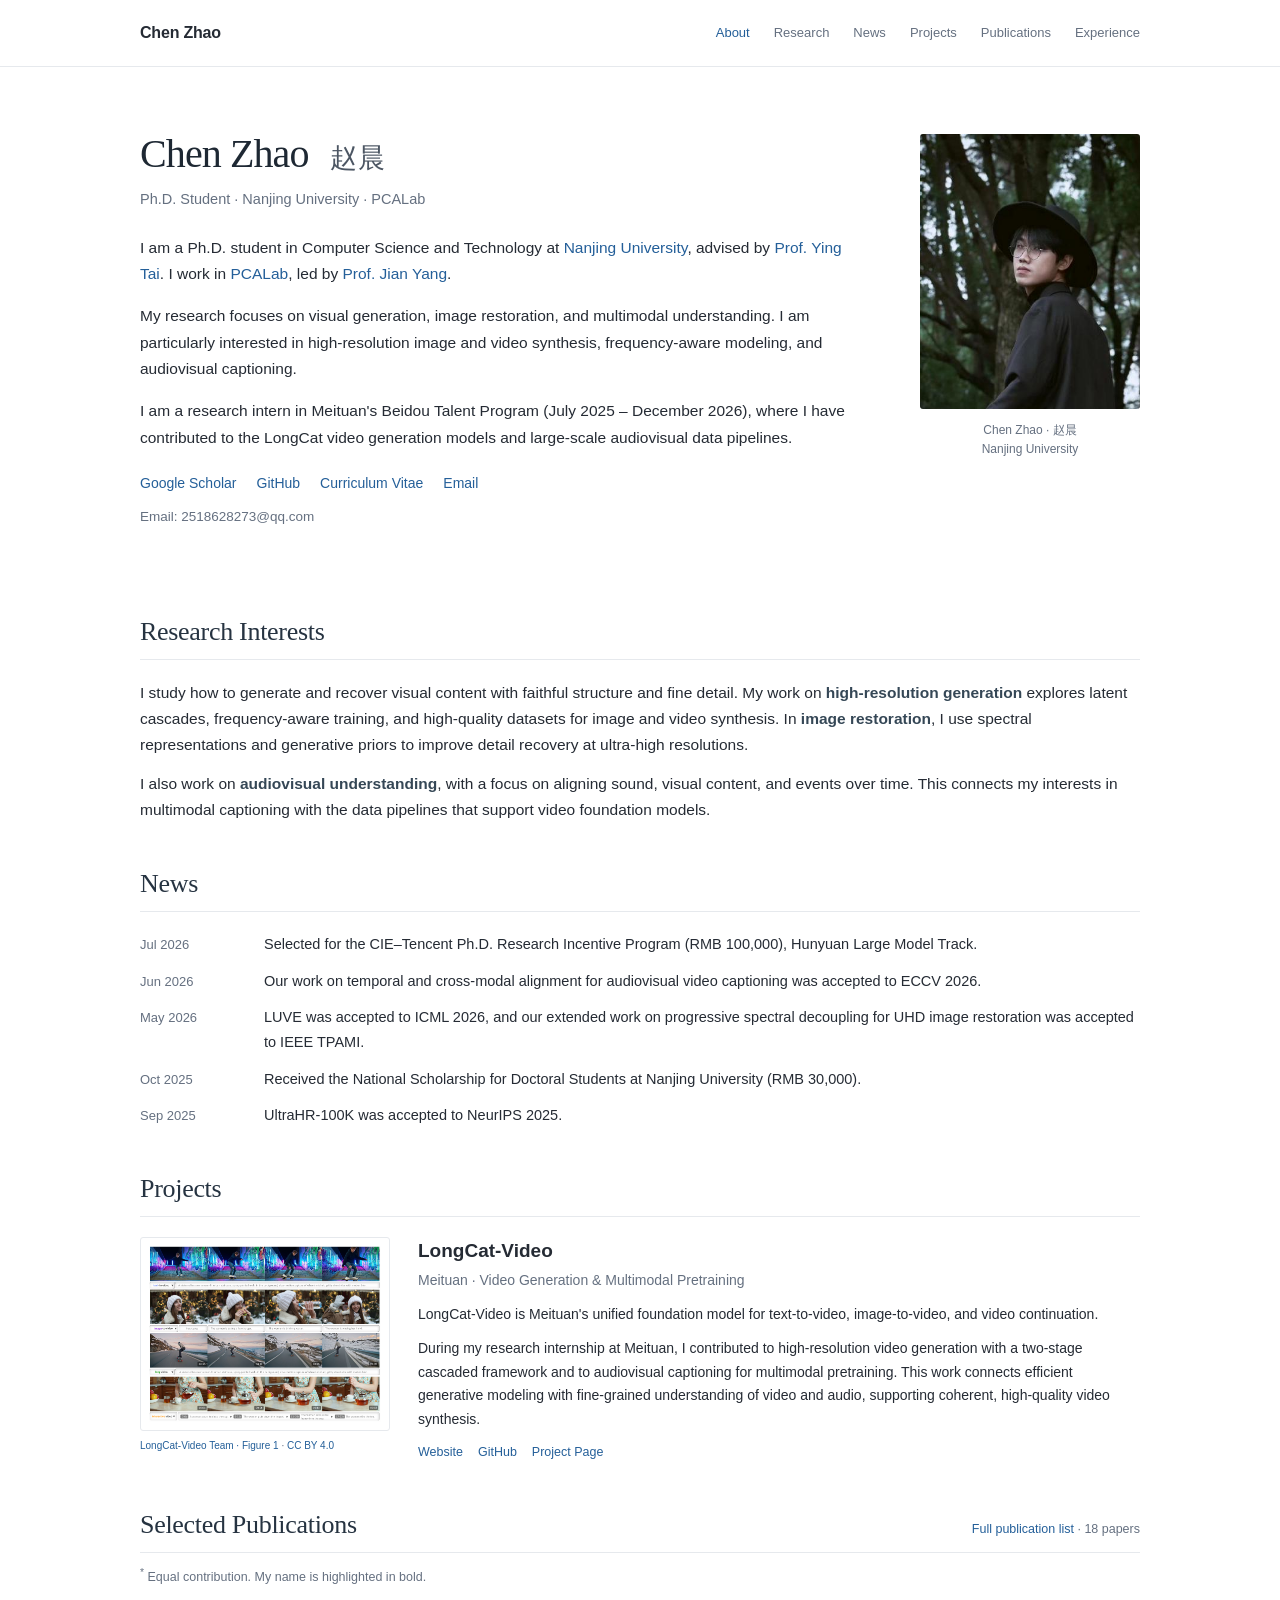
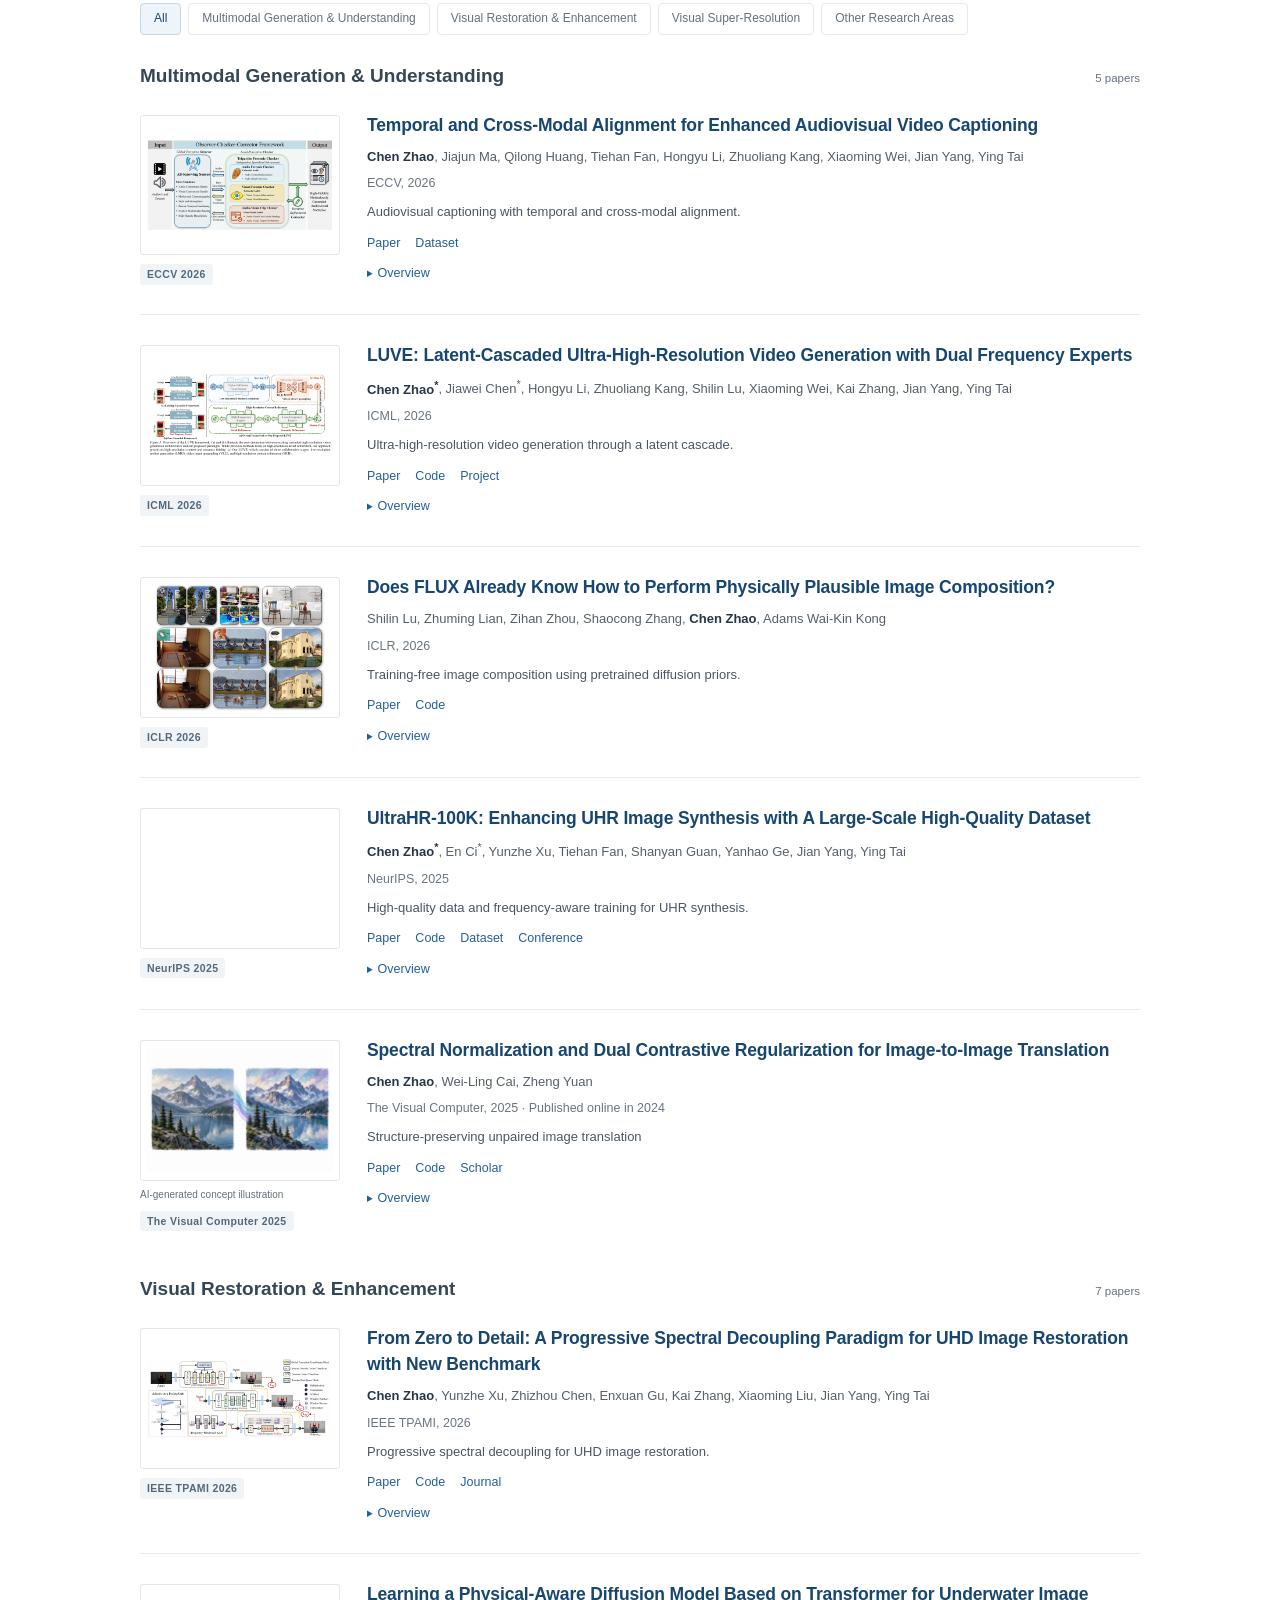
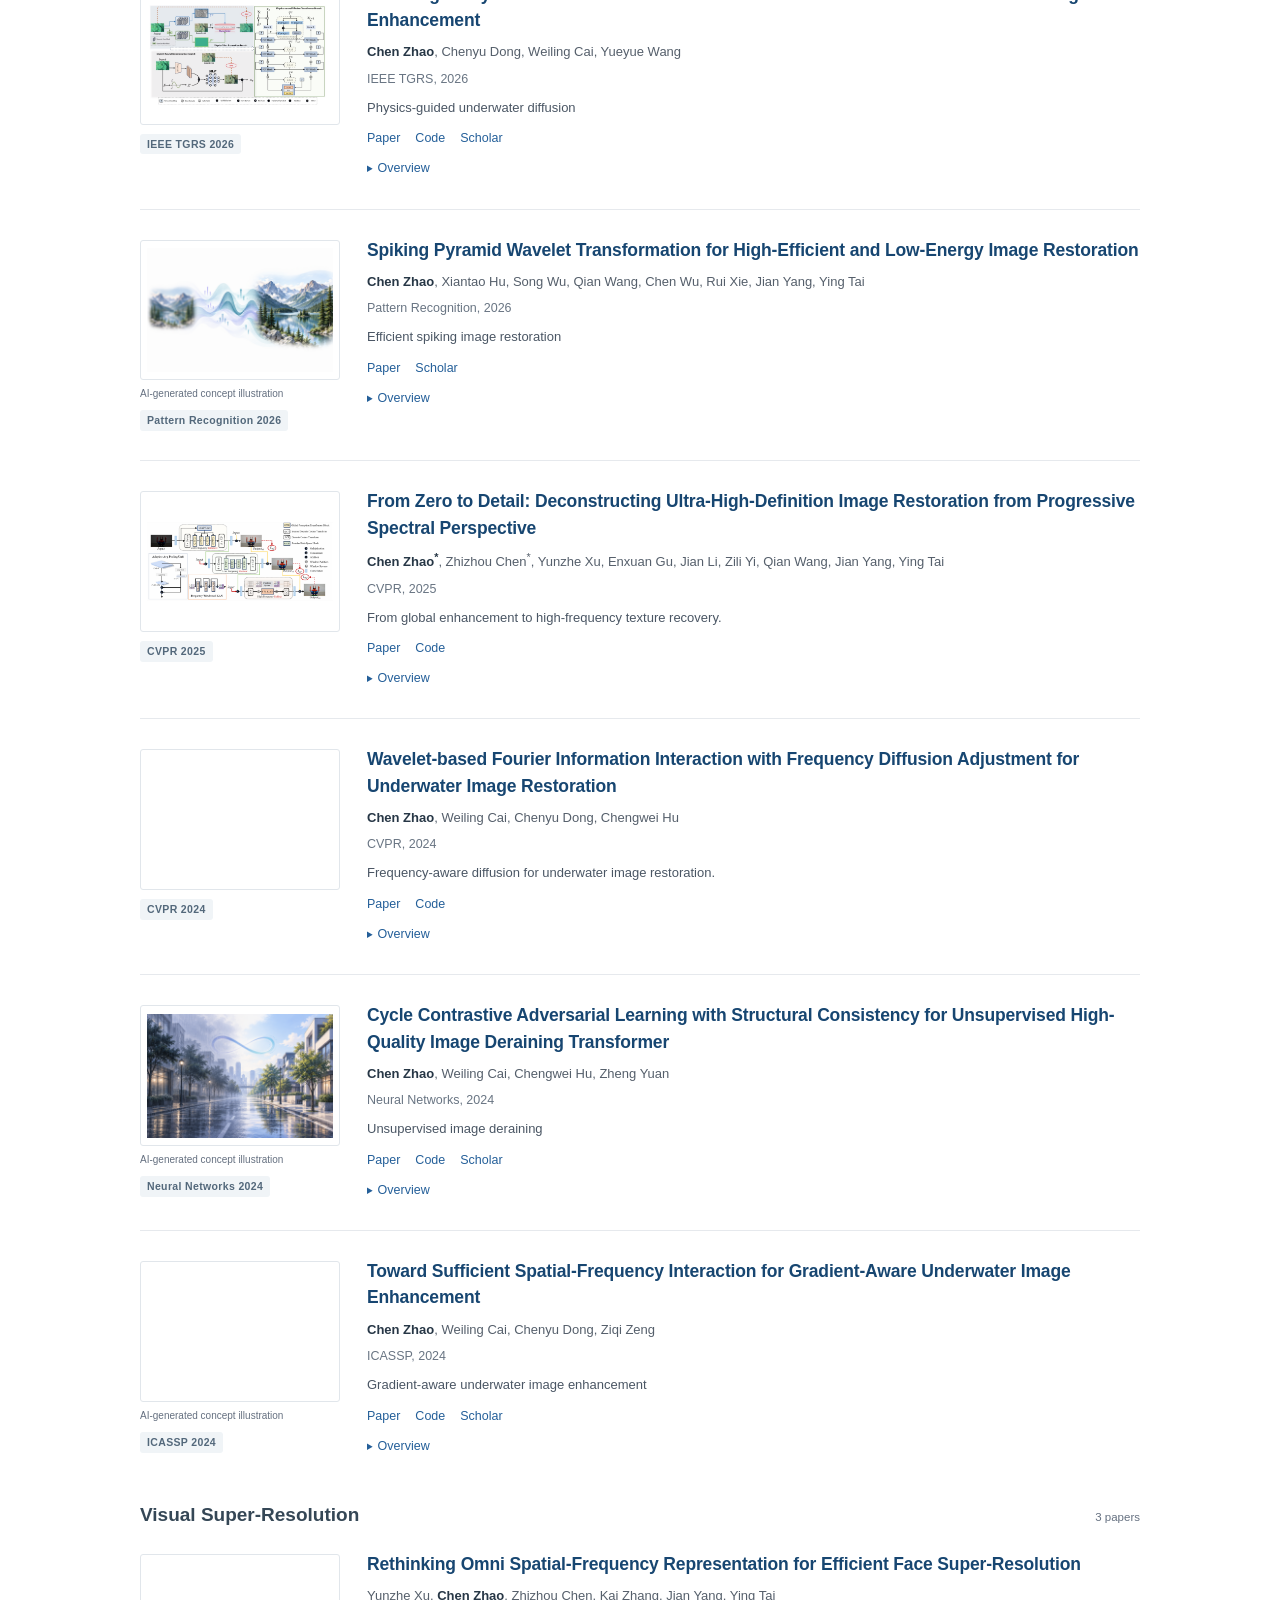
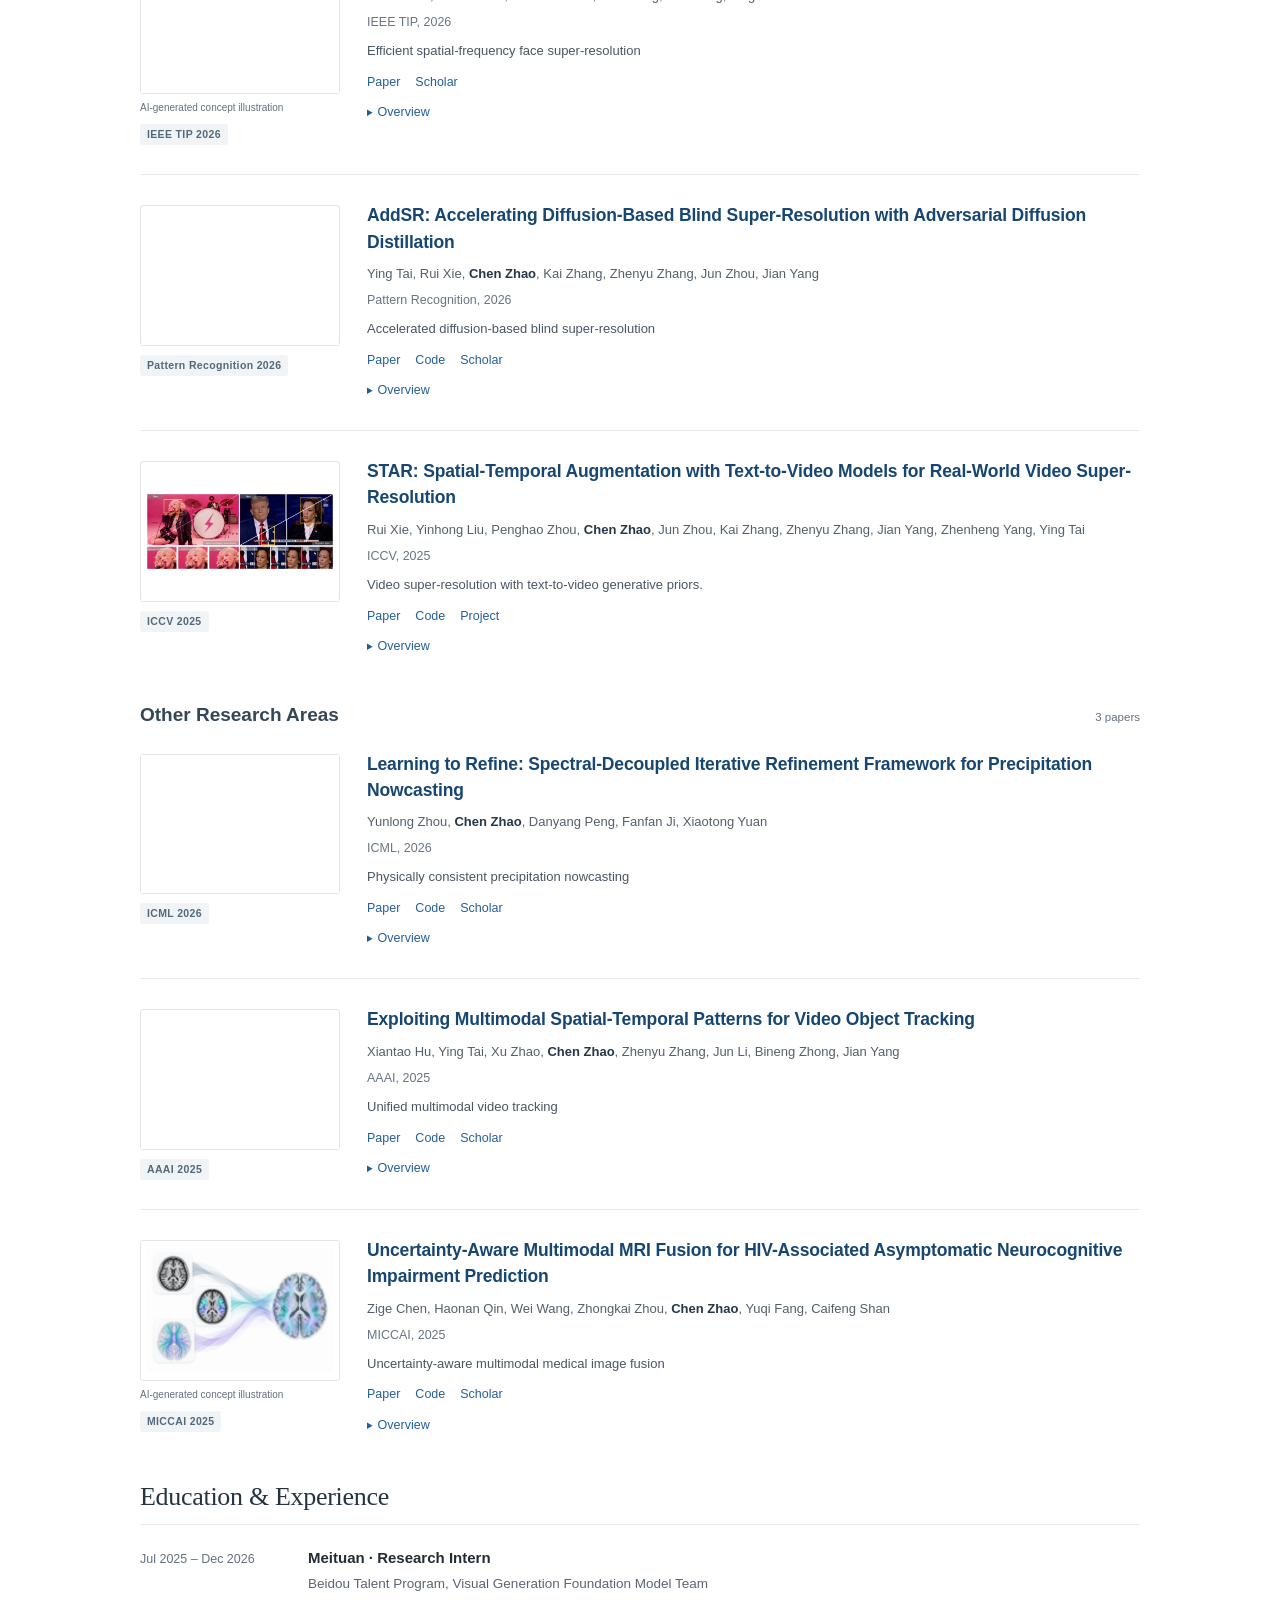
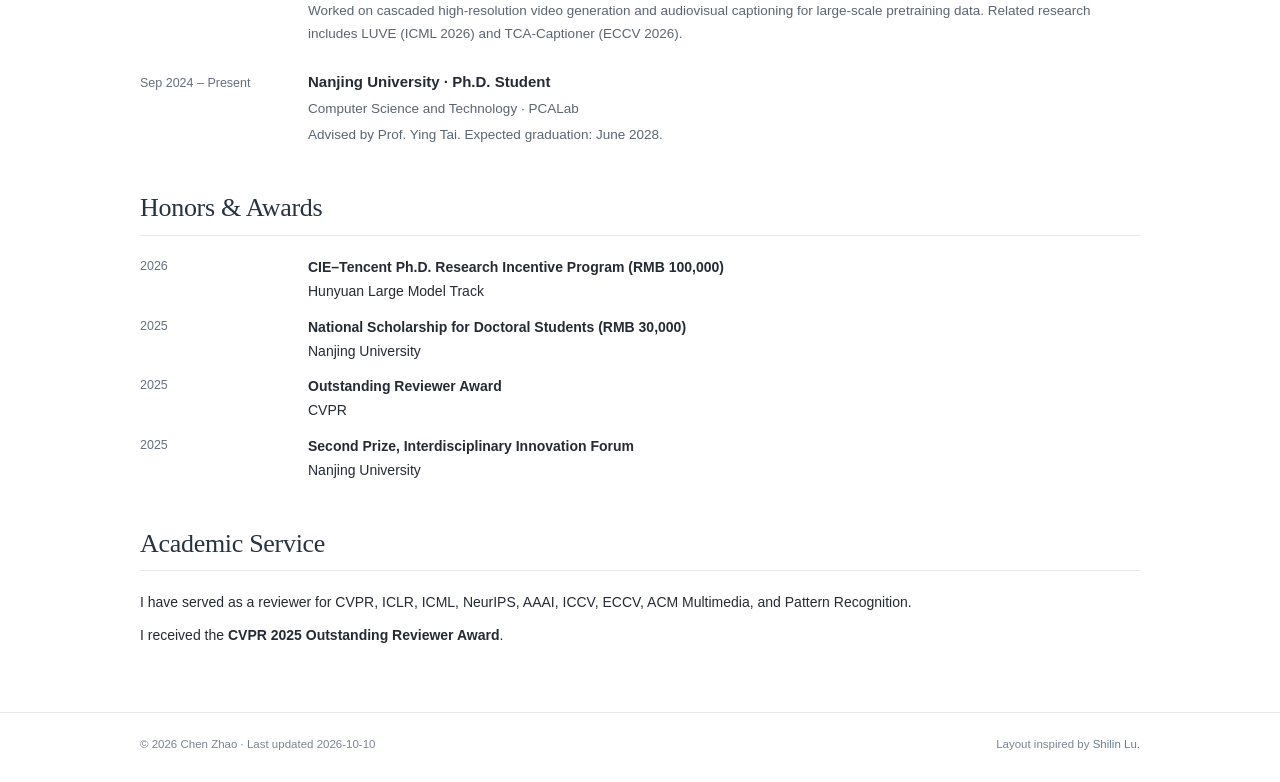
==== index.html @ c9ca3bc7 "Publish Chen Zhao academic homepage" ====
<!doctype html>
<html lang="en">
<head>
  <meta charset="utf-8">
  <meta name="viewport" content="width=device-width, initial-scale=1">
  <meta name="description" content="Chen Zhao is a Ph.D. student at Nanjing University researching high-resolution visual generation, image restoration, and audiovisual understanding.">
  <meta name="theme-color" content="#ffffff">
  <meta property="og:title" content="Chen Zhao · 赵晨 | Nanjing University">
  <meta property="og:description" content="Chen Zhao is a Ph.D. student at Nanjing University researching high-resolution visual generation, image restoration, and audiovisual understanding.">
  <meta property="og:type" content="website">
  <title>Chen Zhao · 赵晨 | Nanjing University</title>
  <link rel="icon" href="assets/favicon.svg" type="image/svg+xml">
  <link rel="stylesheet" href="styles.css">
  <script src="site.js" defer></script>
</head>
<body>
<a class="skip-link" href="#main">Skip to content</a>
<header class="site-header"><div class="header-inner"><a class="brand" href="#about">Chen Zhao</a>
<nav class="nav" aria-label="Main navigation"><a href="#about">About</a><a href="#research">Research</a><a href="#news">News</a><a href="#projects">Projects</a><a href="#publications">Publications</a><a href="#experience">Experience</a></nav></div></header>
<main class="container" id="main">
<section class="hero" id="about" aria-labelledby="name"><div class="hero-copy">
  <h1 id="name">Chen Zhao <span class="name-cn" lang="zh-CN">赵晨</span></h1>
  <p class="role">Ph.D. Student · Nanjing University · PCALab</p>
  <p class="bio">I am a Ph.D. student in Computer Science and Technology at
<a href="https://www.nju.edu.cn/" target="_blank" rel="noopener noreferrer">Nanjing University</a>, advised by
<a href="https://tyshiwo.github.io/" target="_blank" rel="noopener noreferrer">Prof. Ying Tai</a>.
I work in <a href="https://tyshiwo.github.io/group.html" target="_blank" rel="noopener noreferrer">PCALab</a>,
led by <a href="https://scholar.google.com/citations?user=6CIDtZQAAAAJ" target="_blank" rel="noopener noreferrer">Prof. Jian Yang</a>.</p>
<p class="bio">My research focuses on visual generation, image restoration, and multimodal understanding.
I am particularly interested in high-resolution image and video synthesis, frequency-aware modeling,
and audiovisual captioning.</p>
<p class="bio">I am a research intern in Meituan's Beidou Talent Program (July 2025 – December 2026),
where I have contributed to the LongCat video generation models and large-scale audiovisual data pipelines.</p>
  <div class="profile-links"><a href="https://scholar.google.com/citations?hl=en&amp;user=Uhp3JKgAAAAJ" target="_blank" rel="noopener noreferrer">Google Scholar</a><a href="https://github.com/ChenzhaoNju" target="_blank" rel="noopener noreferrer">GitHub</a><a href="cv.html">Curriculum Vitae</a><a href="mailto:2518628273@qq.com">Email</a></div>
  <p class="email">Email: <a href="mailto:2518628273@qq.com">2518628273@qq.com</a></p>
</div><figure class="portrait-card"><img class="portrait" src="assets/portrait.jpg" alt="Chen Zhao" width="220" height="275"><figcaption class="portrait-caption">Chen Zhao · 赵晨<br>Nanjing University</figcaption></figure></section>
<section class="research" id="research" aria-labelledby="research-title"><div class="section-heading"><h2 id="research-title">Research Interests</h2></div><div class="research-text"><p>I study how to generate and recover visual content with faithful structure and fine detail.
My work on <strong>high-resolution generation</strong> explores latent cascades, frequency-aware training,
and high-quality datasets for image and video synthesis. In <strong>image restoration</strong>,
I use spectral representations and generative priors to improve detail recovery at ultra-high resolutions.</p>
<p>I also work on <strong>audiovisual understanding</strong>, with a focus on aligning sound, visual content,
and events over time. This connects my interests in multimodal captioning with the data pipelines
that support video foundation models.</p></div></section>
<section class="news" id="news" aria-labelledby="news-title"><div class="section-heading"><h2 id="news-title">News</h2></div><div class="news-list"><div class="news-item"><time>Jul 2026</time><div>Selected for the CIE–Tencent Ph.D. Research Incentive Program (RMB 100,000), Hunyuan Large Model Track.</div></div>
<div class="news-item"><time>Jun 2026</time><div>Our work on temporal and cross-modal alignment for audiovisual video captioning was accepted to ECCV 2026.</div></div>
<div class="news-item"><time>May 2026</time><div>LUVE was accepted to ICML 2026, and our extended work on progressive spectral decoupling for UHD image restoration was accepted to IEEE TPAMI.</div></div>
<div class="news-item"><time>Oct 2025</time><div>Received the National Scholarship for Doctoral Students at Nanjing University (RMB 30,000).</div></div>
<div class="news-item"><time>Sep 2025</time><div>UltraHR-100K was accepted to NeurIPS 2025.</div></div></div></section>
<section class="projects" id="projects" aria-labelledby="projects-title"><div class="section-heading"><h2 id="projects-title">Projects</h2></div><div class="project-list"><article class="project-entry"><div class="project-visual"><a class="project-figure" href="https://github.com/meituan-longcat/LongCat-Video" target="_blank" rel="noopener noreferrer"><img src="assets/longcat.png" alt="LongCat-Video examples of text-to-video, image-to-video, long video, and interactive generation" loading="lazy" decoding="async"></a><p class="project-image-credit"><a href="https://arxiv.org/html/2510.22200v2" target="_blank" rel="noopener noreferrer">LongCat-Video Team · Figure 1</a> · <a href="https://creativecommons.org/licenses/by/4.0/" target="_blank" rel="noopener noreferrer">CC BY 4.0</a></p></div><div class="project-content"><h3>LongCat-Video</h3><p class="project-affiliation">Meituan · Video Generation &amp; Multimodal Pretraining</p><p>LongCat-Video is Meituan&#x27;s unified foundation model for text-to-video, image-to-video, and video continuation.</p><p>During my research internship at Meituan, I contributed to high-resolution video generation with a two-stage cascaded framework and to audiovisual captioning for multimodal pretraining. This work connects efficient generative modeling with fine-grained understanding of video and audio, supporting coherent, high-quality video synthesis.</p><div class="pub-links"><a href="https://www.longcatai.net/" target="_blank" rel="noopener noreferrer">Website</a>
<a href="https://github.com/meituan-longcat/LongCat-Video" target="_blank" rel="noopener noreferrer">GitHub</a>
<a href="https://meituan-longcat.github.io/LongCat-Video/" target="_blank" rel="noopener noreferrer">Project Page</a></div></div></article></div></section>
<section class="publications" id="publications" aria-labelledby="publications-title">
<div class="section-heading"><h2 id="publications-title">Selected Publications</h2><p class="section-meta"><a href="https://scholar.google.com/citations?hl=en&amp;user=Uhp3JKgAAAAJ" target="_blank" rel="noopener noreferrer">Full publication list</a> · <span id="publication-count" aria-live="polite">18 papers</span></p></div>
<p class="section-meta authorship-note"><sup>*</sup> Equal contribution. My name is highlighted in bold.</p>
<div class="filter-bar" role="group" aria-label="Filter publications by research area">
<button class="filter-button" data-filter="all" aria-pressed="true">All</button>
<button class="filter-button" data-filter="multimodal" aria-pressed="false">Multimodal Generation &amp; Understanding</button><button class="filter-button" data-filter="restoration" aria-pressed="false">Visual Restoration &amp; Enhancement</button><button class="filter-button" data-filter="super-resolution" aria-pressed="false">Visual Super-Resolution</button><button class="filter-button" data-filter="other" aria-pressed="false">Other Research Areas</button></div>
<div class="publication-groups"><div class="publication-group" data-category="multimodal" aria-labelledby="group-multimodal"><h3 class="publication-group-title" id="group-multimodal">Multimodal Generation &amp; Understanding<span class="group-count">5 papers</span></h3><div class="publication-list"><article class="publication" data-category="multimodal" id="paper-tca">
  <div class="pub-visual"><figure class="pub-figure"><a href="assets/tca.png" target="_blank" rel="noopener noreferrer" aria-label="Open research overview for Temporal and Cross-Modal Alignment for Enhanced Audiovisual Video Captioning"><img src="assets/tca.png" alt="Research overview for Temporal and Cross-Modal Alignment for Enhanced Audiovisual Video Captioning" loading="lazy" decoding="async"></a></figure><span class="venue-badge">ECCV 2026</span></div>
  <div class="pub-content">
    <h4><a href="https://arxiv.org/abs/2607.01667" target="_blank" rel="noopener noreferrer">Temporal and Cross-Modal Alignment for Enhanced Audiovisual Video Captioning</a></h4>
    <p class="authors"><strong>Chen Zhao</strong>, Jiajun Ma, Qilong Huang, Tiehan Fan, Hongyu Li, Zhuoliang Kang, Xiaoming Wei, Jian Yang, Ying Tai</p>
    <p class="pub-venue">ECCV, 2026</p>
    <p class="pub-summary">Audiovisual captioning with temporal and cross-modal alignment.</p>
    <div class="pub-links"><a href="https://arxiv.org/abs/2607.01667" target="_blank" rel="noopener noreferrer">Paper</a>
<a href="https://huggingface.co/datasets/26TCA/TCA-Bench" target="_blank" rel="noopener noreferrer">Dataset</a></div>
    <details class="abstract"><summary>Overview</summary><div><p>TCA-Captioner improves audiovisual captioning through iterative data refinement and a benchmark that evaluates audio-visual binding and temporal reasoning.</p></div></details>
  </div>
</article><article class="publication" data-category="multimodal" id="paper-luve">
  <div class="pub-visual"><figure class="pub-figure"><a href="assets/luve.png" target="_blank" rel="noopener noreferrer" aria-label="Open research overview for LUVE: Latent-Cascaded Ultra-High-Resolution Video Generation with Dual Frequency Experts"><img src="assets/luve.png" alt="Research overview for LUVE: Latent-Cascaded Ultra-High-Resolution Video Generation with Dual Frequency Experts" loading="lazy" decoding="async"></a></figure><span class="venue-badge">ICML 2026</span></div>
  <div class="pub-content">
    <h4><a href="https://arxiv.org/abs/2602.11564" target="_blank" rel="noopener noreferrer">LUVE: Latent-Cascaded Ultra-High-Resolution Video Generation with Dual Frequency Experts</a></h4>
    <p class="authors"><strong>Chen Zhao<sup>*</sup></strong>, Jiawei Chen<sup>*</sup>, Hongyu Li, Zhuoliang Kang, Shilin Lu, Xiaoming Wei, Kai Zhang, Jian Yang, Ying Tai</p>
    <p class="pub-venue">ICML, 2026</p>
    <p class="pub-summary">Ultra-high-resolution video generation through a latent cascade.</p>
    <div class="pub-links"><a href="https://arxiv.org/abs/2602.11564" target="_blank" rel="noopener noreferrer">Paper</a>
<a href="https://github.com/NJU-PCALab/LUVE" target="_blank" rel="noopener noreferrer">Code</a>
<a href="https://unicornanrocinu.github.io/LUVE_web/" target="_blank" rel="noopener noreferrer">Project</a></div>
    <details class="abstract"><summary>Overview</summary><div><p>LUVE combines motion generation, latent upsampling, and dual frequency experts to generate ultra-high-resolution videos with coherent motion and fine detail.</p></div></details>
  </div>
</article><article class="publication" data-category="multimodal" id="paper-shine">
  <div class="pub-visual"><figure class="pub-figure"><a href="assets/shine.png" target="_blank" rel="noopener noreferrer" aria-label="Open research overview for Does FLUX Already Know How to Perform Physically Plausible Image Composition?"><img src="assets/shine.png" alt="Research overview for Does FLUX Already Know How to Perform Physically Plausible Image Composition?" loading="lazy" decoding="async"></a></figure><span class="venue-badge">ICLR 2026</span></div>
  <div class="pub-content">
    <h4><a href="https://arxiv.org/abs/2509.21278" target="_blank" rel="noopener noreferrer">Does FLUX Already Know How to Perform Physically Plausible Image Composition?</a></h4>
    <p class="authors">Shilin Lu, Zhuming Lian, Zihan Zhou, Shaocong Zhang, <strong>Chen Zhao</strong>, Adams Wai-Kin Kong</p>
    <p class="pub-venue">ICLR, 2026</p>
    <p class="pub-summary">Training-free image composition using pretrained diffusion priors.</p>
    <div class="pub-links"><a href="https://arxiv.org/abs/2509.21278" target="_blank" rel="noopener noreferrer">Paper</a>
<a href="https://github.com/ZhumingLian/SHINE" target="_blank" rel="noopener noreferrer">Code</a></div>
    <details class="abstract"><summary>Overview</summary><div><p>SHINE adapts pretrained diffusion priors for training-free image composition and introduces ComplexCompo to assess challenging lighting and reflection conditions.</p></div></details>
  </div>
</article><article class="publication" data-category="multimodal" id="paper-ultrahr">
  <div class="pub-visual"><figure class="pub-figure"><a href="assets/ultrahr.png" target="_blank" rel="noopener noreferrer" aria-label="Open research overview for UltraHR-100K: Enhancing UHR Image Synthesis with A Large-Scale High-Quality Dataset"><img src="assets/ultrahr.png" alt="Research overview for UltraHR-100K: Enhancing UHR Image Synthesis with A Large-Scale High-Quality Dataset" loading="lazy" decoding="async"></a></figure><span class="venue-badge">NeurIPS 2025</span></div>
  <div class="pub-content">
    <h4><a href="https://arxiv.org/abs/2510.20661" target="_blank" rel="noopener noreferrer">UltraHR-100K: Enhancing UHR Image Synthesis with A Large-Scale High-Quality Dataset</a></h4>
    <p class="authors"><strong>Chen Zhao<sup>*</sup></strong>, En Ci<sup>*</sup>, Yunzhe Xu, Tiehan Fan, Shanyan Guan, Yanhao Ge, Jian Yang, Ying Tai</p>
    <p class="pub-venue">NeurIPS, 2025</p>
    <p class="pub-summary">High-quality data and frequency-aware training for UHR synthesis.</p>
    <div class="pub-links"><a href="https://arxiv.org/abs/2510.20661" target="_blank" rel="noopener noreferrer">Paper</a>
<a href="https://github.com/NJU-PCALab/UltraHR-100k" target="_blank" rel="noopener noreferrer">Code</a>
<a href="https://huggingface.co/datasets/zhihefang/UltraHR-100K" target="_blank" rel="noopener noreferrer">Dataset</a>
<a href="https://neurips.cc/virtual/2025/loc/san-diego/poster/118549" target="_blank" rel="noopener noreferrer">Conference</a></div>
    <details class="abstract"><summary>Overview</summary><div><p>UltraHR-100K introduces a curated ultra-high-resolution image dataset and frequency-aware post-training to improve fine-detail synthesis in text-to-image diffusion models.</p></div></details>
  </div>
</article><article class="publication" data-category="multimodal" id="paper-sn-dcr">
  <div class="pub-visual"><figure class="pub-figure"><a href="assets/sn-dcr-concept.png" target="_blank" rel="noopener noreferrer" aria-label="Open ai-generated concept illustration for Spectral Normalization and Dual Contrastive Regularization for Image-to-Image Translation"><img src="assets/sn-dcr-concept.png" alt="AI-generated concept illustration for Spectral Normalization and Dual Contrastive Regularization for Image-to-Image Translation" loading="lazy" decoding="async"></a></figure><p class="pub-image-caption">AI-generated concept illustration</p><span class="venue-badge">The Visual Computer 2025</span></div>
  <div class="pub-content">
    <h4><a href="https://doi.org/10.1007/s00371-024-03314-5" target="_blank" rel="noopener noreferrer">Spectral Normalization and Dual Contrastive Regularization for Image-to-Image Translation</a></h4>
    <p class="authors"><strong>Chen Zhao</strong>, Wei-Ling Cai, Zheng Yuan</p>
    <p class="pub-venue">The Visual Computer, 2025 · Published online in 2024</p>
    <p class="pub-summary">Structure-preserving unpaired image translation</p>
    <div class="pub-links"><a href="https://doi.org/10.1007/s00371-024-03314-5" target="_blank" rel="noopener noreferrer">Paper</a>
<a href="https://github.com/ChenzhaoNju/SN-DCR" target="_blank" rel="noopener noreferrer">Code</a>
<a href="https://scholar.google.com/citations?view_op=view_citation&amp;hl=zh-CN&amp;user=Uhp3JKgAAAAJ&amp;citation_for_view=Uhp3JKgAAAAJ:W7OEmFMy1HYC" target="_blank" rel="noopener noreferrer">Scholar</a></div>
    <details class="abstract"><summary>Overview</summary><div><p>SN-DCR combines semantic and style contrastive regularization with spectral normalization to preserve structure and texture in unpaired image translation.</p></div></details>
  </div>
</article></div></div>
<div class="publication-group" data-category="restoration" aria-labelledby="group-restoration"><h3 class="publication-group-title" id="group-restoration">Visual Restoration &amp; Enhancement<span class="group-count">7 papers</span></h3><div class="publication-list"><article class="publication" data-category="restoration" id="paper-err-tpami">
  <div class="pub-visual"><figure class="pub-figure"><a href="assets/err.png" target="_blank" rel="noopener noreferrer" aria-label="Open research overview for From Zero to Detail: A Progressive Spectral Decoupling Paradigm for UHD Image Restoration with New Benchmark"><img src="assets/err.png" alt="Research overview for From Zero to Detail: A Progressive Spectral Decoupling Paradigm for UHD Image Restoration with New Benchmark" loading="lazy" decoding="async"></a></figure><span class="venue-badge">IEEE TPAMI 2026</span></div>
  <div class="pub-content">
    <h4><a href="https://arxiv.org/abs/2604.15654" target="_blank" rel="noopener noreferrer">From Zero to Detail: A Progressive Spectral Decoupling Paradigm for UHD Image Restoration with New Benchmark</a></h4>
    <p class="authors"><strong>Chen Zhao</strong>, Yunzhe Xu, Zhizhou Chen, Enxuan Gu, Kai Zhang, Xiaoming Liu, Jian Yang, Ying Tai</p>
    <p class="pub-venue">IEEE TPAMI, 2026</p>
    <p class="pub-summary">Progressive spectral decoupling for UHD image restoration.</p>
    <div class="pub-links"><a href="https://arxiv.org/abs/2604.15654" target="_blank" rel="noopener noreferrer">Paper</a>
<a href="https://github.com/NJU-PCALab/ERR" target="_blank" rel="noopener noreferrer">Code</a>
<a href="https://doi.org/10.1109/TPAMI.2026.3691530" target="_blank" rel="noopener noreferrer">Journal</a></div>
    <details class="abstract"><summary>Overview</summary><div><p>This study decomposes UHD image restoration into zero-, low-, and high-frequency stages and introduces the LSUHDIR benchmark for detailed evaluation.</p></div></details>
  </div>
</article><article class="publication" data-category="restoration" id="paper-pa-diff">
  <div class="pub-visual"><figure class="pub-figure"><a href="assets/pa-diff.png" target="_blank" rel="noopener noreferrer" aria-label="Open research overview for Learning a Physical-Aware Diffusion Model Based on Transformer for Underwater Image Enhancement"><img src="assets/pa-diff.png" alt="Research overview for Learning a Physical-Aware Diffusion Model Based on Transformer for Underwater Image Enhancement" loading="lazy" decoding="async"></a></figure><span class="venue-badge">IEEE TGRS 2026</span></div>
  <div class="pub-content">
    <h4><a href="https://doi.org/10.1109/TGRS.2026.3660483" target="_blank" rel="noopener noreferrer">Learning a Physical-Aware Diffusion Model Based on Transformer for Underwater Image Enhancement</a></h4>
    <p class="authors"><strong>Chen Zhao</strong>, Chenyu Dong, Weiling Cai, Yueyue Wang</p>
    <p class="pub-venue">IEEE TGRS, 2026</p>
    <p class="pub-summary">Physics-guided underwater diffusion</p>
    <div class="pub-links"><a href="https://doi.org/10.1109/TGRS.2026.3660483" target="_blank" rel="noopener noreferrer">Paper</a>
<a href="https://github.com/chenydong/PA-Diff" target="_blank" rel="noopener noreferrer">Code</a>
<a href="https://scholar.google.com/citations?view_op=view_citation&amp;hl=zh-CN&amp;user=Uhp3JKgAAAAJ&amp;citation_for_view=Uhp3JKgAAAAJ:mlAyqtXpCwEC" target="_blank" rel="noopener noreferrer">Scholar</a></div>
    <details class="abstract"><summary>Overview</summary><div><p>PA-Diff guides a diffusion transformer with underwater imaging priors and implicit neural representations to recover clearer underwater images.</p></div></details>
  </div>
</article><article class="publication" data-category="restoration" id="paper-spwm">
  <div class="pub-visual"><figure class="pub-figure"><a href="assets/spwm-concept.png" target="_blank" rel="noopener noreferrer" aria-label="Open ai-generated concept illustration for Spiking Pyramid Wavelet Transformation for High-Efficient and Low-Energy Image Restoration"><img src="assets/spwm-concept.png" alt="AI-generated concept illustration for Spiking Pyramid Wavelet Transformation for High-Efficient and Low-Energy Image Restoration" loading="lazy" decoding="async"></a></figure><p class="pub-image-caption">AI-generated concept illustration</p><span class="venue-badge">Pattern Recognition 2026</span></div>
  <div class="pub-content">
    <h4><a href="https://doi.org/10.1016/j.patcog.2026.114297" target="_blank" rel="noopener noreferrer">Spiking Pyramid Wavelet Transformation for High-Efficient and Low-Energy Image Restoration</a></h4>
    <p class="authors"><strong>Chen Zhao</strong>, Xiantao Hu, Song Wu, Qian Wang, Chen Wu, Rui Xie, Jian Yang, Ying Tai</p>
    <p class="pub-venue">Pattern Recognition, 2026</p>
    <p class="pub-summary">Efficient spiking image restoration</p>
    <div class="pub-links"><a href="https://doi.org/10.1016/j.patcog.2026.114297" target="_blank" rel="noopener noreferrer">Paper</a>
<a href="https://scholar.google.com/citations?view_op=view_citation&amp;hl=zh-CN&amp;user=Uhp3JKgAAAAJ&amp;citation_for_view=Uhp3JKgAAAAJ:i2xiXl-TujoC" target="_blank" rel="noopener noreferrer">Scholar</a></div>
    <details class="abstract"><summary>Overview</summary><div><p>SPWM uses a spiking dual-pyramid wavelet architecture to capture long-range image structure while reducing restoration compute and energy consumption.</p></div></details>
  </div>
</article><article class="publication" data-category="restoration" id="paper-err-cvpr">
  <div class="pub-visual"><figure class="pub-figure"><a href="assets/err.png" target="_blank" rel="noopener noreferrer" aria-label="Open research overview for From Zero to Detail: Deconstructing Ultra-High-Definition Image Restoration from Progressive Spectral Perspective"><img src="assets/err.png" alt="Research overview for From Zero to Detail: Deconstructing Ultra-High-Definition Image Restoration from Progressive Spectral Perspective" loading="lazy" decoding="async"></a></figure><span class="venue-badge">CVPR 2025</span></div>
  <div class="pub-content">
    <h4><a href="https://openaccess.thecvf.com/content/CVPR2025/html/Zhao_From_Zero_to_Detail_Deconstructing_Ultra-High-Definition_Image_Restoration_from_Progressive_CVPR_2025_paper.html" target="_blank" rel="noopener noreferrer">From Zero to Detail: Deconstructing Ultra-High-Definition Image Restoration from Progressive Spectral Perspective</a></h4>
    <p class="authors"><strong>Chen Zhao<sup>*</sup></strong>, Zhizhou Chen<sup>*</sup>, Yunzhe Xu, Enxuan Gu, Jian Li, Zili Yi, Qian Wang, Jian Yang, Ying Tai</p>
    <p class="pub-venue">CVPR, 2025</p>
    <p class="pub-summary">From global enhancement to high-frequency texture recovery.</p>
    <div class="pub-links"><a href="https://openaccess.thecvf.com/content/CVPR2025/html/Zhao_From_Zero_to_Detail_Deconstructing_Ultra-High-Definition_Image_Restoration_from_Progressive_CVPR_2025_paper.html" target="_blank" rel="noopener noreferrer">Paper</a>
<a href="https://github.com/NJU-PCALab/ERR" target="_blank" rel="noopener noreferrer">Code</a></div>
    <details class="abstract"><summary>Overview</summary><div><p>ERR restores UHD images through three coordinated stages for global enhancement, coarse content recovery, and high-frequency texture refinement.</p></div></details>
  </div>
</article><article class="publication" data-category="restoration" id="paper-wf-diff">
  <div class="pub-visual"><figure class="pub-figure"><a href="assets/wfdiff.png" target="_blank" rel="noopener noreferrer" aria-label="Open research overview for Wavelet-based Fourier Information Interaction with Frequency Diffusion Adjustment for Underwater Image Restoration"><img src="assets/wfdiff.png" alt="Research overview for Wavelet-based Fourier Information Interaction with Frequency Diffusion Adjustment for Underwater Image Restoration" loading="lazy" decoding="async"></a></figure><span class="venue-badge">CVPR 2024</span></div>
  <div class="pub-content">
    <h4><a href="https://openaccess.thecvf.com/content/CVPR2024/papers/Zhao_Wavelet-based_Fourier_Information_Interaction_with_Frequency_Diffusion_Adjustment_for_Underwater_CVPR_2024_paper.pdf" target="_blank" rel="noopener noreferrer">Wavelet-based Fourier Information Interaction with Frequency Diffusion Adjustment for Underwater Image Restoration</a></h4>
    <p class="authors"><strong>Chen Zhao</strong>, Weiling Cai, Chenyu Dong, Chengwei Hu</p>
    <p class="pub-venue">CVPR, 2024</p>
    <p class="pub-summary">Frequency-aware diffusion for underwater image restoration.</p>
    <div class="pub-links"><a href="https://openaccess.thecvf.com/content/CVPR2024/papers/Zhao_Wavelet-based_Fourier_Information_Interaction_with_Frequency_Diffusion_Adjustment_for_Underwater_CVPR_2024_paper.pdf" target="_blank" rel="noopener noreferrer">Paper</a>
<a href="https://github.com/ChenzhaoNju/WF-Diff" target="_blank" rel="noopener noreferrer">Code</a></div>
    <details class="abstract"><summary>Overview</summary><div><p>WF-Diff combines wavelet-Fourier information interaction with residual diffusion to restore low- and high-frequency information in underwater images.</p></div></details>
  </div>
</article><article class="publication" data-category="restoration" id="paper-cclformer">
  <div class="pub-visual"><figure class="pub-figure"><a href="assets/cclformer-concept.png" target="_blank" rel="noopener noreferrer" aria-label="Open ai-generated concept illustration for Cycle Contrastive Adversarial Learning with Structural Consistency for Unsupervised High-Quality Image Deraining Transformer"><img src="assets/cclformer-concept.png" alt="AI-generated concept illustration for Cycle Contrastive Adversarial Learning with Structural Consistency for Unsupervised High-Quality Image Deraining Transformer" loading="lazy" decoding="async"></a></figure><p class="pub-image-caption">AI-generated concept illustration</p><span class="venue-badge">Neural Networks 2024</span></div>
  <div class="pub-content">
    <h4><a href="https://doi.org/10.1016/j.neunet.2024.106428" target="_blank" rel="noopener noreferrer">Cycle Contrastive Adversarial Learning with Structural Consistency for Unsupervised High-Quality Image Deraining Transformer</a></h4>
    <p class="authors"><strong>Chen Zhao</strong>, Weiling Cai, Chengwei Hu, Zheng Yuan</p>
    <p class="pub-venue">Neural Networks, 2024</p>
    <p class="pub-summary">Unsupervised image deraining</p>
    <div class="pub-links"><a href="https://doi.org/10.1016/j.neunet.2024.106428" target="_blank" rel="noopener noreferrer">Paper</a>
<a href="https://github.com/ChenzhaoNju/CCLGAN" target="_blank" rel="noopener noreferrer">Code</a>
<a href="https://scholar.google.com/citations?view_op=view_citation&amp;hl=zh-CN&amp;user=Uhp3JKgAAAAJ&amp;citation_for_view=Uhp3JKgAAAAJ:BUYA1_V_uYcC" target="_blank" rel="noopener noreferrer">Scholar</a></div>
    <details class="abstract"><summary>Overview</summary><div><p>CCLformer removes rain without paired training images through cycle and location contrastive learning, transformer features, and SAM-guided structural consistency.</p></div></details>
  </div>
</article><article class="publication" data-category="restoration" id="paper-sfgnet">
  <div class="pub-visual"><figure class="pub-figure"><a href="assets/sfgnet-concept.png" target="_blank" rel="noopener noreferrer" aria-label="Open ai-generated concept illustration for Toward Sufficient Spatial-Frequency Interaction for Gradient-Aware Underwater Image Enhancement"><img src="assets/sfgnet-concept.png" alt="AI-generated concept illustration for Toward Sufficient Spatial-Frequency Interaction for Gradient-Aware Underwater Image Enhancement" loading="lazy" decoding="async"></a></figure><p class="pub-image-caption">AI-generated concept illustration</p><span class="venue-badge">ICASSP 2024</span></div>
  <div class="pub-content">
    <h4><a href="https://arxiv.org/abs/2309.04089" target="_blank" rel="noopener noreferrer">Toward Sufficient Spatial-Frequency Interaction for Gradient-Aware Underwater Image Enhancement</a></h4>
    <p class="authors"><strong>Chen Zhao</strong>, Weiling Cai, Chenyu Dong, Ziqi Zeng</p>
    <p class="pub-venue">ICASSP, 2024</p>
    <p class="pub-summary">Gradient-aware underwater image enhancement</p>
    <div class="pub-links"><a href="https://arxiv.org/abs/2309.04089" target="_blank" rel="noopener noreferrer">Paper</a>
<a href="https://github.com/ChenzhaoNju/SFGNet" target="_blank" rel="noopener noreferrer">Code</a>
<a href="https://scholar.google.com/citations?view_op=view_citation&amp;hl=zh-CN&amp;user=Uhp3JKgAAAAJ&amp;citation_for_view=Uhp3JKgAAAAJ:WJVC3Jt7v1AC" target="_blank" rel="noopener noreferrer">Scholar</a></div>
    <details class="abstract"><summary>Overview</summary><div><p>SFGNet couples dense spatial-frequency fusion with a gradient-aware corrector to improve underwater image colors, details, and structure.</p></div></details>
  </div>
</article></div></div>
<div class="publication-group" data-category="super-resolution" aria-labelledby="group-super-resolution"><h3 class="publication-group-title" id="group-super-resolution">Visual Super-Resolution<span class="group-count">3 papers</span></h3><div class="publication-list"><article class="publication" data-category="super-resolution" id="paper-omnisf">
  <div class="pub-visual"><figure class="pub-figure"><a href="assets/omnisf-concept.png" target="_blank" rel="noopener noreferrer" aria-label="Open ai-generated concept illustration for Rethinking Omni Spatial-Frequency Representation for Efficient Face Super-Resolution"><img src="assets/omnisf-concept.png" alt="AI-generated concept illustration for Rethinking Omni Spatial-Frequency Representation for Efficient Face Super-Resolution" loading="lazy" decoding="async"></a></figure><p class="pub-image-caption">AI-generated concept illustration</p><span class="venue-badge">IEEE TIP 2026</span></div>
  <div class="pub-content">
    <h4><a href="https://doi.org/10.1109/TIP.2026.3730840" target="_blank" rel="noopener noreferrer">Rethinking Omni Spatial-Frequency Representation for Efficient Face Super-Resolution</a></h4>
    <p class="authors">Yunzhe Xu, <strong>Chen Zhao</strong>, Zhizhou Chen, Kai Zhang, Jian Yang, Ying Tai</p>
    <p class="pub-venue">IEEE TIP, 2026</p>
    <p class="pub-summary">Efficient spatial-frequency face super-resolution</p>
    <div class="pub-links"><a href="https://doi.org/10.1109/TIP.2026.3730840" target="_blank" rel="noopener noreferrer">Paper</a>
<a href="https://scholar.google.com/citations?view_op=view_citation&amp;hl=zh-CN&amp;user=Uhp3JKgAAAAJ&amp;citation_for_view=Uhp3JKgAAAAJ:OTTXONDVkokC" target="_blank" rel="noopener noreferrer">Scholar</a></div>
    <details class="abstract"><summary>Overview</summary><div><p>OmniSF combines spatial and frequency representations with dynamic feature fusion to reconstruct face images efficiently.</p></div></details>
  </div>
</article><article class="publication" data-category="super-resolution" id="paper-addsr">
  <div class="pub-visual"><figure class="pub-figure"><a href="assets/addsr.png" target="_blank" rel="noopener noreferrer" aria-label="Open research overview for AddSR: Accelerating Diffusion-Based Blind Super-Resolution with Adversarial Diffusion Distillation"><img src="assets/addsr.png" alt="Research overview for AddSR: Accelerating Diffusion-Based Blind Super-Resolution with Adversarial Diffusion Distillation" loading="lazy" decoding="async"></a></figure><span class="venue-badge">Pattern Recognition 2026</span></div>
  <div class="pub-content">
    <h4><a href="https://doi.org/10.1016/j.patcog.2025.113012" target="_blank" rel="noopener noreferrer">AddSR: Accelerating Diffusion-Based Blind Super-Resolution with Adversarial Diffusion Distillation</a></h4>
    <p class="authors">Ying Tai, Rui Xie, <strong>Chen Zhao</strong>, Kai Zhang, Zhenyu Zhang, Jun Zhou, Jian Yang</p>
    <p class="pub-venue">Pattern Recognition, 2026</p>
    <p class="pub-summary">Accelerated diffusion-based blind super-resolution</p>
    <div class="pub-links"><a href="https://doi.org/10.1016/j.patcog.2025.113012" target="_blank" rel="noopener noreferrer">Paper</a>
<a href="https://github.com/NJU-PCALab/AddSR" target="_blank" rel="noopener noreferrer">Code</a>
<a href="https://scholar.google.com/citations?view_op=view_citation&amp;hl=zh-CN&amp;user=Uhp3JKgAAAAJ&amp;citation_for_view=Uhp3JKgAAAAJ:2P1L_qKh6hAC" target="_blank" rel="noopener noreferrer">Scholar</a></div>
    <details class="abstract"><summary>Overview</summary><div><p>AddSR uses timestep-adaptive adversarial diffusion distillation and prediction-based self-refinement to accelerate blind super-resolution while preserving perceptual quality.</p></div></details>
  </div>
</article><article class="publication" data-category="super-resolution" id="paper-star">
  <div class="pub-visual"><figure class="pub-figure"><a href="assets/star.png" target="_blank" rel="noopener noreferrer" aria-label="Open research overview for STAR: Spatial-Temporal Augmentation with Text-to-Video Models for Real-World Video Super-Resolution"><img src="assets/star.png" alt="Research overview for STAR: Spatial-Temporal Augmentation with Text-to-Video Models for Real-World Video Super-Resolution" loading="lazy" decoding="async"></a></figure><span class="venue-badge">ICCV 2025</span></div>
  <div class="pub-content">
    <h4><a href="https://arxiv.org/abs/2501.02976" target="_blank" rel="noopener noreferrer">STAR: Spatial-Temporal Augmentation with Text-to-Video Models for Real-World Video Super-Resolution</a></h4>
    <p class="authors">Rui Xie, Yinhong Liu, Penghao Zhou, <strong>Chen Zhao</strong>, Jun Zhou, Kai Zhang, Zhenyu Zhang, Jian Yang, Zhenheng Yang, Ying Tai</p>
    <p class="pub-venue">ICCV, 2025</p>
    <p class="pub-summary">Video super-resolution with text-to-video generative priors.</p>
    <div class="pub-links"><a href="https://arxiv.org/abs/2501.02976" target="_blank" rel="noopener noreferrer">Paper</a>
<a href="https://github.com/NJU-PCALab/STAR" target="_blank" rel="noopener noreferrer">Code</a>
<a href="https://nju-pcalab.github.io/projects/STAR/" target="_blank" rel="noopener noreferrer">Project</a></div>
    <details class="abstract"><summary>Overview</summary><div><p>STAR uses text-to-video diffusion priors, local detail enhancement, and a dynamic frequency loss for temporally consistent real-world video super-resolution.</p></div></details>
  </div>
</article></div></div>
<div class="publication-group" data-category="other" aria-labelledby="group-other"><h3 class="publication-group-title" id="group-other">Other Research Areas<span class="group-count">3 papers</span></h3><div class="publication-list"><article class="publication" data-category="other" id="paper-sdir">
  <div class="pub-visual"><figure class="pub-figure"><a href="assets/sdir.png" target="_blank" rel="noopener noreferrer" aria-label="Open research overview for Learning to Refine: Spectral-Decoupled Iterative Refinement Framework for Precipitation Nowcasting"><img src="assets/sdir.png" alt="Research overview for Learning to Refine: Spectral-Decoupled Iterative Refinement Framework for Precipitation Nowcasting" loading="lazy" decoding="async"></a></figure><span class="venue-badge">ICML 2026</span></div>
  <div class="pub-content">
    <h4><a href="https://proceedings.mlr.press/v306/zhou26bn.html" target="_blank" rel="noopener noreferrer">Learning to Refine: Spectral-Decoupled Iterative Refinement Framework for Precipitation Nowcasting</a></h4>
    <p class="authors">Yunlong Zhou, <strong>Chen Zhao</strong>, Danyang Peng, Fanfan Ji, Xiaotong Yuan</p>
    <p class="pub-venue">ICML, 2026</p>
    <p class="pub-summary">Physically consistent precipitation nowcasting</p>
    <div class="pub-links"><a href="https://proceedings.mlr.press/v306/zhou26bn.html" target="_blank" rel="noopener noreferrer">Paper</a>
<a href="https://github.com/RuntimeWarning/SDIR" target="_blank" rel="noopener noreferrer">Code</a>
<a href="https://scholar.google.com/citations?view_op=view_citation&amp;hl=zh-CN&amp;user=Uhp3JKgAAAAJ&amp;citation_for_view=Uhp3JKgAAAAJ:M7yex6snE4oC" target="_blank" rel="noopener noreferrer">Scholar</a></div>
    <details class="abstract"><summary>Overview</summary><div><p>SDIR predicts precipitation by preserving large-scale weather structure and progressively refining fine-scale details under physical spectral constraints.</p></div></details>
  </div>
</article><article class="publication" data-category="other" id="paper-sttrack">
  <div class="pub-visual"><figure class="pub-figure"><a href="assets/sttrack.png" target="_blank" rel="noopener noreferrer" aria-label="Open research overview for Exploiting Multimodal Spatial-Temporal Patterns for Video Object Tracking"><img src="assets/sttrack.png" alt="Research overview for Exploiting Multimodal Spatial-Temporal Patterns for Video Object Tracking" loading="lazy" decoding="async"></a></figure><span class="venue-badge">AAAI 2025</span></div>
  <div class="pub-content">
    <h4><a href="https://ojs.aaai.org/index.php/AAAI/article/view/32372" target="_blank" rel="noopener noreferrer">Exploiting Multimodal Spatial-Temporal Patterns for Video Object Tracking</a></h4>
    <p class="authors">Xiantao Hu, Ying Tai, Xu Zhao, <strong>Chen Zhao</strong>, Zhenyu Zhang, Jun Li, Bineng Zhong, Jian Yang</p>
    <p class="pub-venue">AAAI, 2025</p>
    <p class="pub-summary">Unified multimodal video tracking</p>
    <div class="pub-links"><a href="https://ojs.aaai.org/index.php/AAAI/article/view/32372" target="_blank" rel="noopener noreferrer">Paper</a>
<a href="https://github.com/NJU-PCALab/STTrack" target="_blank" rel="noopener noreferrer">Code</a>
<a href="https://scholar.google.com/citations?view_op=view_citation&amp;hl=zh-CN&amp;user=Uhp3JKgAAAAJ&amp;citation_for_view=Uhp3JKgAAAAJ:edDO8Oi4QzsC" target="_blank" rel="noopener noreferrer">Scholar</a></div>
    <details class="abstract"><summary>Overview</summary><div><p>STTrack combines persistent temporal state tokens with spatial fusion to track objects across RGB and complementary thermal, depth, or event modalities.</p></div></details>
  </div>
</article><article class="publication" data-category="other" id="paper-ummf">
  <div class="pub-visual"><figure class="pub-figure"><a href="assets/ummf-concept.png" target="_blank" rel="noopener noreferrer" aria-label="Open ai-generated concept illustration for Uncertainty-Aware Multimodal MRI Fusion for HIV-Associated Asymptomatic Neurocognitive Impairment Prediction"><img src="assets/ummf-concept.png" alt="AI-generated concept illustration for Uncertainty-Aware Multimodal MRI Fusion for HIV-Associated Asymptomatic Neurocognitive Impairment Prediction" loading="lazy" decoding="async"></a></figure><p class="pub-image-caption">AI-generated concept illustration</p><span class="venue-badge">MICCAI 2025</span></div>
  <div class="pub-content">
    <h4><a href="https://papers.miccai.org/miccai-2025/0969-Paper2517.html" target="_blank" rel="noopener noreferrer">Uncertainty-Aware Multimodal MRI Fusion for HIV-Associated Asymptomatic Neurocognitive Impairment Prediction</a></h4>
    <p class="authors">Zige Chen, Haonan Qin, Wei Wang, Zhongkai Zhou, <strong>Chen Zhao</strong>, Yuqi Fang, Caifeng Shan</p>
    <p class="pub-venue">MICCAI, 2025</p>
    <p class="pub-summary">Uncertainty-aware multimodal medical image fusion</p>
    <div class="pub-links"><a href="https://papers.miccai.org/miccai-2025/0969-Paper2517.html" target="_blank" rel="noopener noreferrer">Paper</a>
<a href="https://github.com/IsaacKingCzg/IK_MICCAI25_UMMF" target="_blank" rel="noopener noreferrer">Code</a>
<a href="https://scholar.google.com/citations?view_op=view_citation&amp;hl=zh-CN&amp;user=Uhp3JKgAAAAJ&amp;citation_for_view=Uhp3JKgAAAAJ:vRqMK49ujn8C" target="_blank" rel="noopener noreferrer">Scholar</a></div>
    <details class="abstract"><summary>Overview</summary><div><p>UMMF uses uncertainty-aware training and fusion to combine structural MRI, functional MRI, and diffusion tensor imaging for neurocognitive impairment prediction.</p></div></details>
  </div>
</article></div></div></div></section>
<section class="experience" id="experience" aria-labelledby="experience-title"><div class="section-heading"><h2 id="experience-title">Education &amp; Experience</h2></div><div class="experience-list"><article class="experience-item">
  <div class="date-range">Jul 2025 – Dec 2026</div>
  <div><h3>Meituan · Research Intern</h3><p>Beidou Talent Program, Visual Generation Foundation Model Team</p>
  <p>Worked on cascaded high-resolution video generation and audiovisual captioning for large-scale pretraining data.
  Related research includes LUVE (ICML 2026) and TCA-Captioner (ECCV 2026).</p></div>
</article>
<article class="experience-item">
  <div class="date-range">Sep 2024 – Present</div>
  <div><h3>Nanjing University · Ph.D. Student</h3><p>Computer Science and Technology · PCALab</p>
  <p>Advised by Prof. Ying Tai. Expected graduation: June 2028.</p></div>
</article></div></section>
<section class="honors" id="honors" aria-labelledby="honors-title"><div class="section-heading"><h2 id="honors-title">Honors &amp; Awards</h2></div><ul class="honor-list"><li><span class="honor-year">2026</span><div><strong>CIE–Tencent Ph.D. Research Incentive Program (RMB 100,000)</strong><br><span>Hunyuan Large Model Track</span></div></li>
<li><span class="honor-year">2025</span><div><strong>National Scholarship for Doctoral Students (RMB 30,000)</strong><br><span>Nanjing University</span></div></li>
<li><span class="honor-year">2025</span><div><strong>Outstanding Reviewer Award</strong><br><span>CVPR</span></div></li>
<li><span class="honor-year">2025</span><div><strong>Second Prize, Interdisciplinary Innovation Forum</strong><br><span>Nanjing University</span></div></li></ul></section>
<section class="service" id="service" aria-labelledby="service-title"><div class="section-heading"><h2 id="service-title">Academic Service</h2></div><div class="service-copy"><p>I have served as a reviewer for CVPR, ICLR, ICML, NeurIPS, AAAI, ICCV, ECCV,
ACM Multimedia, and Pattern Recognition.</p>
<p>I received the <strong>CVPR 2025 Outstanding Reviewer Award</strong>.</p></div></section>
</main>
<footer class="site-footer"><div class="footer-inner"><p>© 2026 Chen Zhao · Last updated 2026-10-10</p><p>Layout inspired by <a href="https://shilin-lu.github.io/" target="_blank" rel="noopener noreferrer">Shilin Lu</a>.</p></div></footer>
</body></html>
---- styles.css ----
/* A quiet, readable academic homepage. No external font dependencies. */
:root {
  color-scheme: light;
  --ink: #252b34;
  --muted: #657080;
  --blue: #245f99;
  --blue-dark: #174671;
  --line: #e6e9ed;
  --soft: #f6f8fa;
  --page-width: 1000px;
}

* { box-sizing: border-box; }
html { scroll-behavior: smooth; scroll-padding-top: 92px; }
body {
  margin: 0;
  background: #fff;
  color: var(--ink);
  font: 15.5px/1.7 -apple-system, BlinkMacSystemFont, "Segoe UI", "Helvetica Neue", Arial, "Noto Sans", sans-serif;
  -webkit-font-smoothing: antialiased;
  text-rendering: optimizeLegibility;
}
img { display: block; max-width: 100%; height: auto; }
a { color: var(--blue); text-decoration: none; text-underline-offset: 3px; }
a:hover { color: var(--blue-dark); text-decoration: underline; }
a:focus-visible, button:focus-visible, summary:focus-visible {
  outline: 2px solid var(--blue);
  outline-offset: 4px;
  border-radius: 2px;
}
button { font: inherit; }
strong { font-weight: 650; }
[hidden] { display: none !important; }
::selection { color: #153f65; background: #deebf6; }

.site-header {
  position: sticky;
  z-index: 10;
  top: 0;
  border-bottom: 1px solid var(--line);
  background: rgba(255, 255, 255, .97);
}
.header-inner, .container, .footer-inner {
  width: min(var(--page-width), calc(100% - 64px));
  margin-inline: auto;
}
.header-inner {
  display: flex;
  min-height: 66px;
  align-items: center;
  justify-content: space-between;
  gap: 24px;
}
.brand {
  color: var(--ink);
  font-size: 16px;
  font-weight: 650;
  letter-spacing: -.2px;
  white-space: nowrap;
}
.brand:hover { color: var(--ink); text-decoration: none; }
.skip-link { position: fixed; left: 12px; top: -80px; padding: 8px 14px; z-index: 20; background: #fff; border: 1px solid var(--blue); }
.skip-link:focus { top: 8px; }
.nav { display: flex; align-items: center; gap: 24px; }
.nav a { color: var(--muted); font-size: 13px; }
.nav a:hover, .nav a[aria-current="location"], .nav a[aria-current="page"] { color: var(--blue); }

.container { padding-bottom: 64px; }
.hero {
  display: grid;
  grid-template-columns: minmax(0, 1fr) 220px;
  align-items: start;
  gap: 68px;
  padding: 62px 0 42px;
}
.hero-copy { min-width: 0; }
h1, h2, h3, p { margin-top: 0; }
h1 {
  margin-bottom: 8px;
  color: #1e2833;
  font: 500 40px/1.25 Georgia, "Times New Roman", serif;
  letter-spacing: -.9px;
}
.name-cn {
  display: inline-block;
  margin-left: 12px;
  color: #4c5663;
  font: 400 27px/1.25 -apple-system, BlinkMacSystemFont, "PingFang SC", "Microsoft YaHei", sans-serif;
  letter-spacing: 1px;
}
.role { margin-bottom: 23px; color: var(--muted); font-size: 14.5px; }
.bio { margin-bottom: 16px; }
.bio:last-of-type { margin-bottom: 20px; }
.profile-links { display: flex; flex-wrap: wrap; align-items: center; gap: 8px 20px; margin-top: 21px; }
.profile-links a { font-size: 14px; font-weight: 500; }
.email { margin-top: 10px; margin-bottom: 0; color: var(--muted); font-size: 13.5px; overflow-wrap: anywhere; }
.email a { color: inherit; }
.portrait-card { margin: 5px 0 0; }
.portrait {
  width: 220px;
  height: 275px;
  border-radius: 3px;
  object-fit: cover;
  object-position: center;
  background: var(--soft);
}
.portrait-caption { margin: 12px 0 0; color: var(--muted); font-size: 12px; line-height: 1.55; text-align: center; }

section + section { margin-top: 44px; }
.section-heading {
  display: flex;
  align-items: baseline;
  justify-content: space-between;
  flex-wrap: wrap;
  gap: 6px 24px;
  margin-bottom: 20px;
  padding-bottom: 10px;
  border-bottom: 1px solid var(--line);
}
.section-heading h2 {
  margin: 0;
  color: #263341;
  font: 500 26px/1.3 Georgia, "Times New Roman", serif;
  letter-spacing: -.3px;
}
.section-meta { margin: 0; color: var(--muted); font-size: 12.5px; line-height: 1.6; }
.research-text p { margin-bottom: 12px; }
.research-text p:last-child { margin-bottom: 0; }
.research-text strong { color: #354756; }

.news-list { display: grid; gap: 12px; }
.news-item { display: grid; grid-template-columns: 106px minmax(0, 1fr); gap: 18px; align-items: baseline; }
.news-item time { color: var(--muted); font-size: 13px; font-variant-numeric: tabular-nums; white-space: nowrap; }
.news-item div { font-size: 14.5px; }
.news-item p { margin: 0; }

.filter-bar { display: flex; flex-wrap: wrap; gap: 7px; margin: -1px 0 27px; }
.authorship-note { margin: -8px 0 17px; }
.filter-button {
  padding: 5px 13px;
  border: 1px solid var(--line);
  border-radius: 4px;
  background: #fff;
  color: var(--muted);
  font-size: 12px;
  line-height: 1.65;
  cursor: pointer;
  transition: color 150ms ease, border-color 150ms ease, background-color 150ms ease;
}
.filter-button:hover { border-color: #c1d2e1; color: var(--blue); background: #fafcfe; }
.filter-button[aria-pressed="true"] { border-color: #c3d8e9; background: #edf4fa; color: var(--blue-dark); }
.publication-list { display: grid; gap: 30px; }
.publication-groups { display: grid; gap: 44px; }
.publication-group-title { display: flex; align-items: baseline; justify-content: space-between; gap: 15px; margin: 0 0 24px; color: #354756; font-size: 19px; font-weight: 600; line-height: 1.5; }
.group-count { flex-shrink: 0; color: var(--muted); font-size: 11.5px; font-weight: 400; }
.publication {
  display: grid;
  grid-template-columns: 200px minmax(0, 1fr);
  align-items: start;
  gap: 27px;
  padding-bottom: 29px;
  border-bottom: 1px solid var(--line);
}
.publication:last-child { padding-bottom: 0; border-bottom: 0; }
.pub-visual { display: flex; flex-direction: column; align-items: flex-start; gap: 9px; min-width: 0; }
.pub-figure {
  display: flex;
  width: 200px;
  aspect-ratio: 1.42;
  align-items: center;
  justify-content: center;
  overflow: hidden;
  margin: 0;
  padding: 6px;
  border: 1px solid #e1e6eb;
  border-radius: 3px;
  background: #fff;
}
.pub-figure img { width: 100%; height: 100%; object-fit: contain; }
.pub-figure a { display: flex; width: 100%; height: 100%; align-items: center; justify-content: center; }
.pub-image-caption { margin: -3px 0 0; color: var(--muted); font-size: 10px; line-height: 1.5; }
.venue-badge {
  display: inline-block;
  padding: 2px 7px;
  border-radius: 3px;
  background: #f0f4f7;
  color: #53687b;
  font-size: 10.5px;
  font-weight: 650;
  line-height: 1.6;
  letter-spacing: .35px;
}
.pub-content { min-width: 0; }
.pub-content h4 { margin: -3px 0 8px; font-size: 17.5px; font-weight: 600; line-height: 1.5; letter-spacing: -.15px; }
.pub-content h4 a { color: var(--blue-dark); }
.publication.publication-text-only { grid-template-columns: minmax(0, 1fr); gap: 12px; }
.authors { margin-bottom: 6px; color: #555f6b; font-size: 13px; line-height: 1.65; }
.authors strong { color: #273746; }
.pub-venue { margin-bottom: 8px; color: #697583; font-size: 12.5px; line-height: 1.6; }
.pub-summary { margin-bottom: 10px; color: #4a5664; font-size: 13px; line-height: 1.65; }
.pub-links { display: flex; flex-wrap: wrap; align-items: baseline; gap: 5px 15px; font-size: 12.5px; }
.pub-links > a { font-weight: 500; }
.abstract { margin-top: 9px; font-size: 13px; line-height: 1.7; }
.abstract summary { width: fit-content; color: var(--blue); font-size: 12.5px; font-weight: 500; cursor: pointer; }
.abstract summary:hover { color: var(--blue-dark); text-decoration: underline; }
.abstract summary::marker { font-size: .8em; }
.abstract > div { margin-top: 10px; padding: 12px 15px; border-left: 2px solid #d0dfec; background: var(--soft); color: #53606e; }
.abstract > div p { margin-bottom: 10px; }
.abstract > div p:last-child { margin-bottom: 0; }
.pub-links .abstract { flex-basis: 100%; margin-top: 1px; }

.experience-list { display: grid; gap: 23px; }
.experience-item { display: grid; grid-template-columns: 142px minmax(0, 1fr); gap: 26px; align-items: baseline; }
.date-range { color: var(--muted); font-size: 12.5px; font-variant-numeric: tabular-nums; }
.experience-item h3 { margin-bottom: 3px; font-size: 15px; font-weight: 600; }
.experience-item p { margin-bottom: 4px; color: #5b6572; font-size: 13.5px; }
.experience-item p:last-child { margin-bottom: 0; }
.honor-list { display: grid; gap: 12px; margin: 0; padding: 0; list-style: none; }
.honor-list li { display: grid; grid-template-columns: 142px minmax(0, 1fr); gap: 26px; font-size: 14px; }
.honor-year { color: var(--muted); font-size: 12.5px; font-variant-numeric: tabular-nums; }
.service-copy { font-size: 14px; }
.service-copy p { margin-bottom: 9px; }
.service-copy p:last-child { margin-bottom: 0; }
.project-list { display: grid; gap: 28px; }
.project-entry { display: grid; grid-template-columns: 250px minmax(0, 1fr); gap: 28px; align-items: start; }
.project-figure { display: flex; min-height: 140px; padding: 8px; align-items: center; border: 1px solid var(--line); border-radius: 3px; }
.project-figure img { width: 100%; height: auto; object-fit: contain; }
.project-image-credit { margin-top: 7px; color: var(--muted); font-size: 10px; line-height: 1.6; }
.project-content h3 { margin-bottom: 4px; font-size: 19px; line-height: 1.5; }
.project-affiliation { color: var(--muted); font-size: 12.5px; }
.project-content p { margin-bottom: 10px; font-size: 14px; }

.site-footer { border-top: 1px solid var(--line); }
.footer-inner { display: flex; flex-wrap: wrap; justify-content: space-between; gap: 8px 24px; padding: 22px 0 28px; color: #7b8490; font-size: 11.5px; }
.footer-inner p { margin: 0; }
.footer-inner a { color: #697e91; }

/* The companion CV uses the same typography and prints cleanly. */
.cv-page { width: min(840px, calc(100% - 64px)); margin: 48px auto 68px; }
.cv-header { position: relative; padding-bottom: 24px; border-bottom: 1px solid var(--line); }
.cv-header h1 { font-size: 36px; }
.cv-header p { margin-bottom: 6px; color: var(--muted); font-size: 13px; }
.cv-header a { overflow-wrap: anywhere; }
.cv-section { margin-top: 28px; }
.cv-section h2 { margin-bottom: 14px; padding-bottom: 6px; border-bottom: 1px solid var(--line); font-size: 19px; font-weight: 600; }
.cv-section p, .cv-section li { font-size: 13px; line-height: 1.7; }
.cv-section ul { padding-left: 20px; }
.cv-entry { margin-bottom: 15px; break-inside: avoid; }
.cv-entry h3 { margin-bottom: 3px; font-size: 14px; line-height: 1.6; font-weight: 600; }
.cv-entry h4 { margin: 0 0 3px; font-size: 14px; line-height: 1.6; font-weight: 600; }
.cv-publication-group { margin-top: 22px; }
.cv-publication-group > h3 { margin-bottom: 14px; font-size: 15px; line-height: 1.6; }
.cv-entry p { margin-bottom: 4px; }
.print-button { padding: 6px 14px; border: 1px solid #ccd8e3; border-radius: 4px; background: #fff; color: var(--blue); font-size: 12px; cursor: pointer; }
.print-button:hover { background: #edf4fa; }

@media (max-width: 800px) {
  .hero { grid-template-columns: minmax(0, 1fr) 180px; gap: 36px; padding-top: 44px; }
  .portrait { width: 180px; height: 225px; }
  h1 { font-size: 36px; }
  .name-cn { font-size: 24px; margin-left: 8px; }
  .nav { gap: 16px; }
  .publication { grid-template-columns: 180px minmax(0, 1fr); gap: 23px; }
  .pub-figure { width: 180px; }
}

@media (max-width: 600px) {
  html { scroll-padding-top: 98px; }
  body { font-size: 14.5px; }
  .header-inner, .container, .footer-inner { width: calc(100% - 40px); }
  .header-inner { min-height: 78px; flex-direction: column; align-items: flex-start; justify-content: center; gap: 5px; padding-block: 9px; }
  .brand { font-size: 14px; }
  .nav { width: 100%; flex-wrap: wrap; gap: 4px 19px; }
  .nav a { font-size: 11.5px; }
  .hero { grid-template-columns: minmax(0, 1fr); gap: 24px; padding: 34px 0 12px; }
  h1 { font-size: 34px; }
  .name-cn { font-size: 23px; }
  .role { margin-bottom: 19px; font-size: 13.5px; }
  .portrait-card { justify-self: center; margin-top: 0; }
  .portrait { width: 160px; height: 200px; }
  .portrait-caption { margin-top: 8px; font-size: 11.5px; }
  .profile-links { gap: 8px 18px; }
  .profile-links a { font-size: 13px; }
  section + section { margin-top: 34px; }
  .section-heading { margin-bottom: 17px; gap: 6px; }
  .section-heading h2 { font-size: 24px; }
  .section-meta { font-size: 11.5px; }
  .news-list { gap: 15px; }
  .news-item { grid-template-columns: 87px minmax(0, 1fr); gap: 12px; }
  .news-item time { font-size: 11.5px; }
  .news-item div { font-size: 13px; }
  .filter-bar { margin-bottom: 23px; }
  .filter-button { padding: 5px 11px; font-size: 11px; }
  .publication-list { gap: 25px; }
  .publication { grid-template-columns: minmax(0, 1fr); gap: 15px; padding-bottom: 25px; }
  .pub-visual { position: relative; width: 100%; align-items: flex-start; }
  .pub-figure { width: 100%; height: 165px; aspect-ratio: auto; padding: 8px; }
  .venue-badge { position: static; font-size: 10px; }
  .pub-content h4 { font-size: 16px; }
  .publication-group-title { align-items: flex-start; font-size: 16px; }
  .publication-groups { gap: 34px; }
  .project-entry { grid-template-columns: minmax(0, 1fr); gap: 18px; }
  .project-figure { max-width: 100%; }
  .project-content p { font-size: 13px; }
  .authors, .pub-summary { font-size: 12.5px; }
  .experience-item { grid-template-columns: minmax(0, 1fr); gap: 2px; }
  .experience-item h3 { font-size: 14px; }
  .honor-list li { grid-template-columns: 66px minmax(0, 1fr); gap: 12px; font-size: 13px; }
  .date-range, .honor-year { font-size: 11.5px; }
  .service-copy { font-size: 13px; }
  .container { padding-bottom: 42px; }
  .footer-inner { padding-block: 19px 24px; font-size: 10.5px; }
  .cv-page { width: calc(100% - 40px); margin-top: 32px; }
  .cv-header h1 { font-size: 32px; }
}

@media (prefers-reduced-motion: reduce) {
  html { scroll-behavior: auto; }
  *, *::before, *::after { transition: none !important; animation: none !important; }
}

@media print {
  @page { size: A4; margin: 17mm; }
  body { font-size: 10pt; line-height: 1.5; color: #111; }
  .site-header, .site-footer, .filter-bar, .print-button { display: none; }
  .container, .cv-page { width: 100%; margin: 0; padding: 0; }
  a, .pub-content h4 a { color: #111; }
  .hero { padding-top: 0; gap: 30px; }
  .portrait { width: 140px; height: 175px; }
  section + section { margin-top: 22px; }
  .section-heading { margin-bottom: 12px; }
  .section-heading h2 { font-size: 17pt; }
  .publication { grid-template-columns: 140px minmax(0, 1fr); gap: 20px; break-inside: avoid; }
  .pub-figure { width: 140px; }
  .pub-content h4 { font-size: 11pt; }
  .abstract { display: none; }
  .cv-header h1 { font-size: 24pt; }
  .cv-section { margin-top: 18px; }
  .cv-section h2 { font-size: 13pt; }
  .cv-section p, .cv-section li { font-size: 9.5pt; }
  .cv-entry h3 { font-size: 10pt; }
  .cv-entry h4 { font-size: 10pt; }
  .cv-entry { margin-bottom: 11px; }
  h2, h3 { break-after: avoid; }
  p, li { orphans: 3; widows: 3; }
}
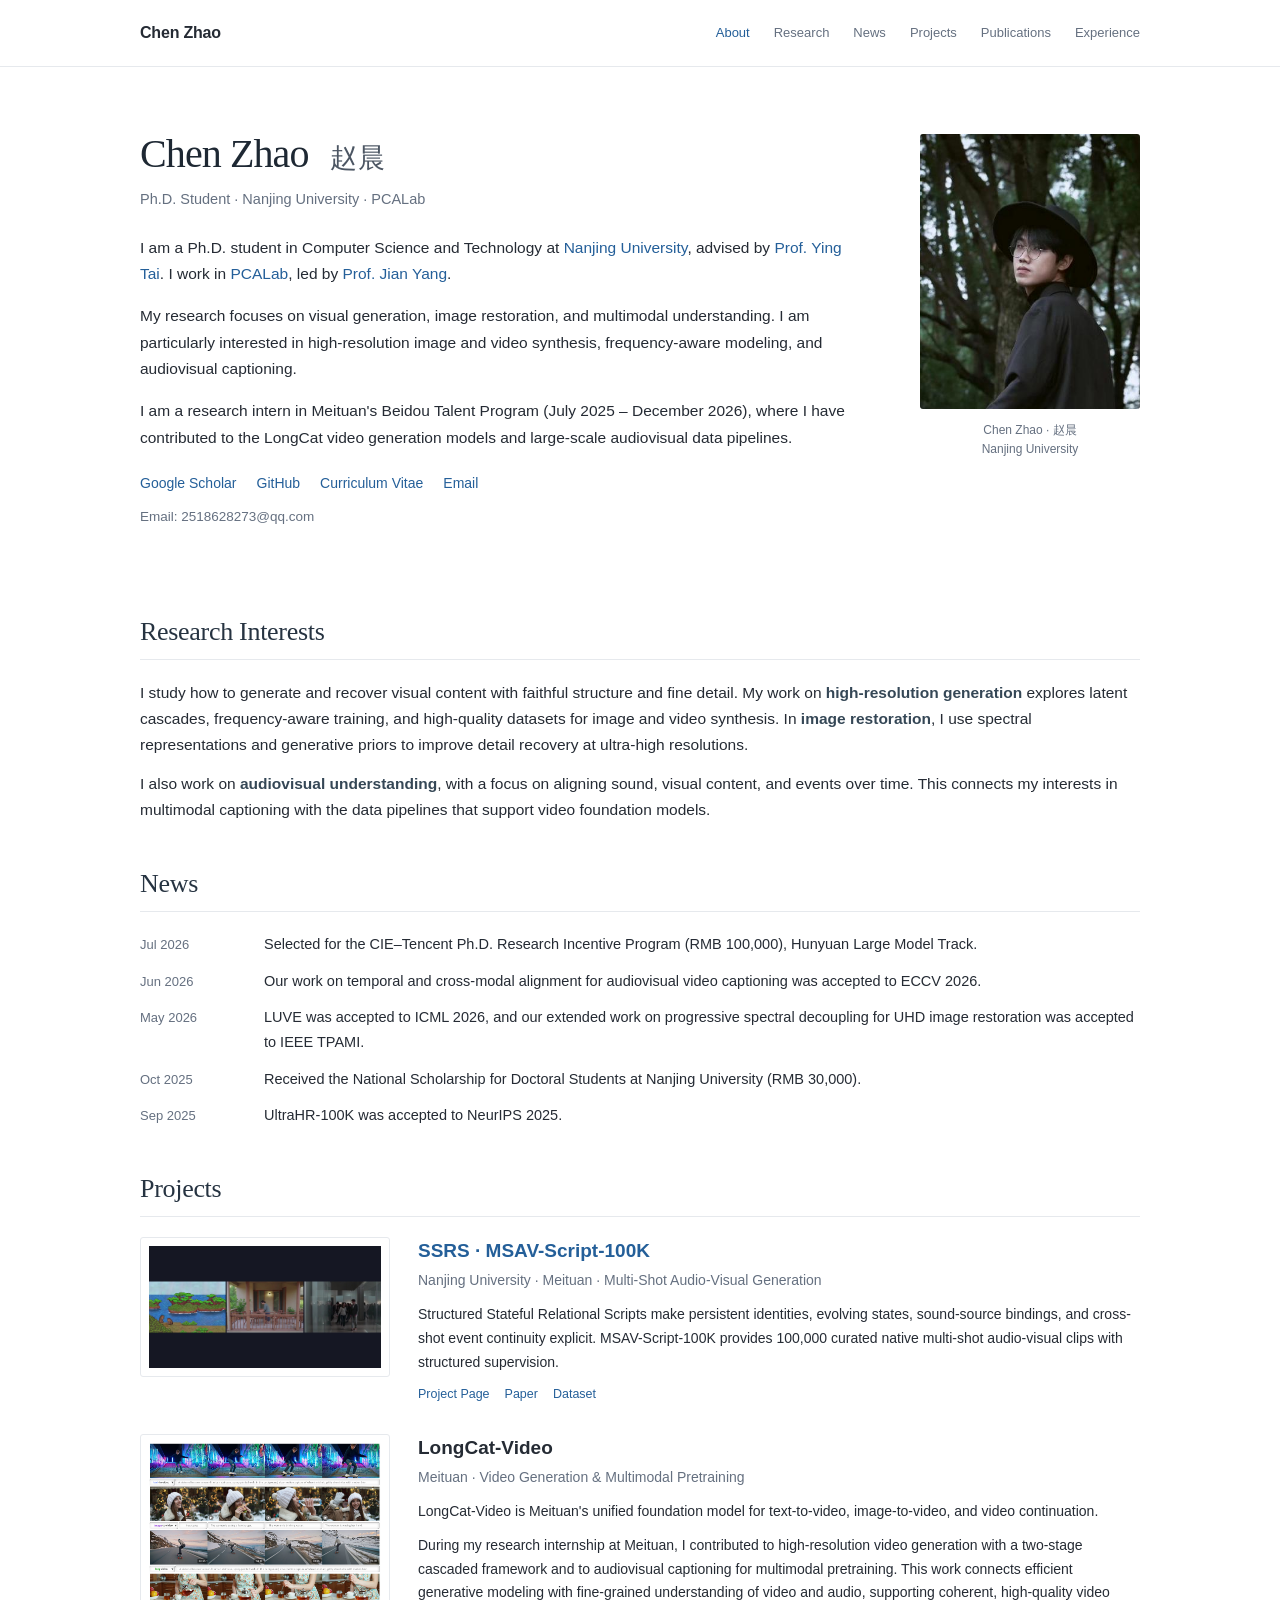
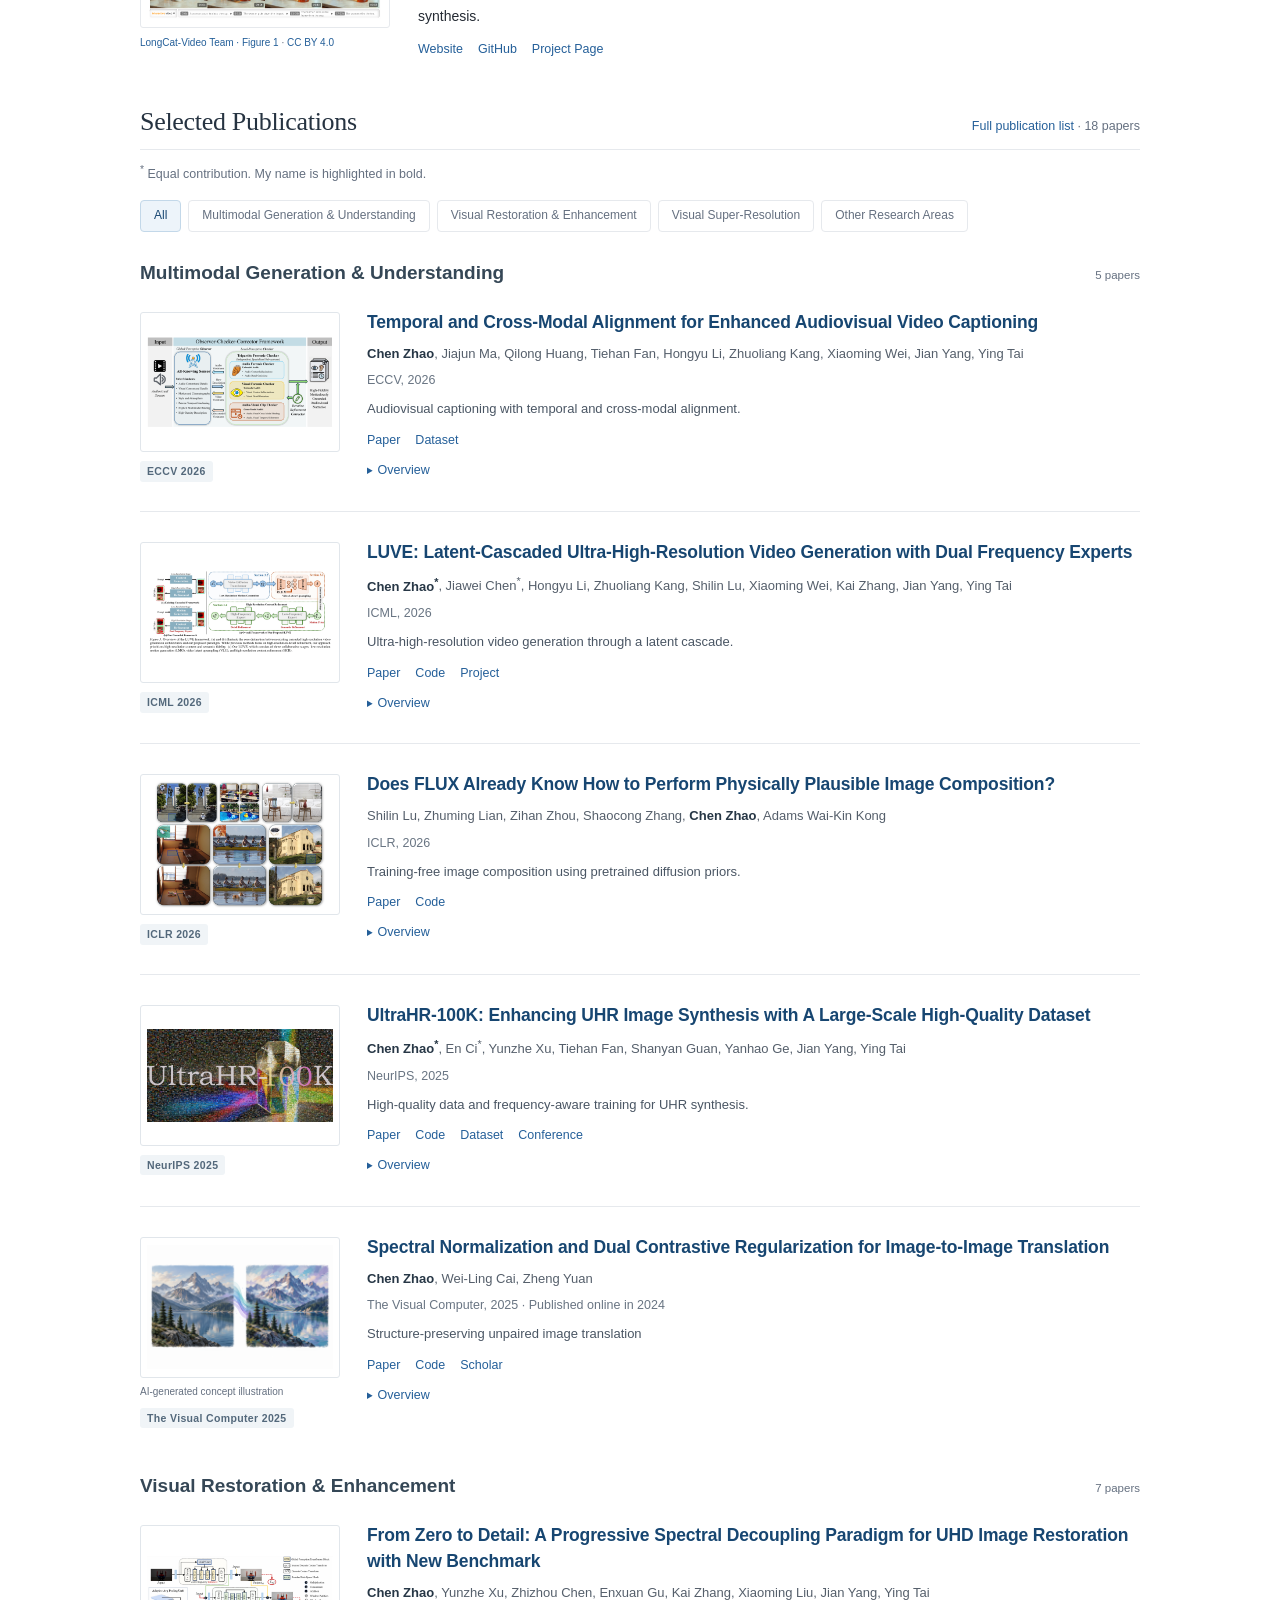
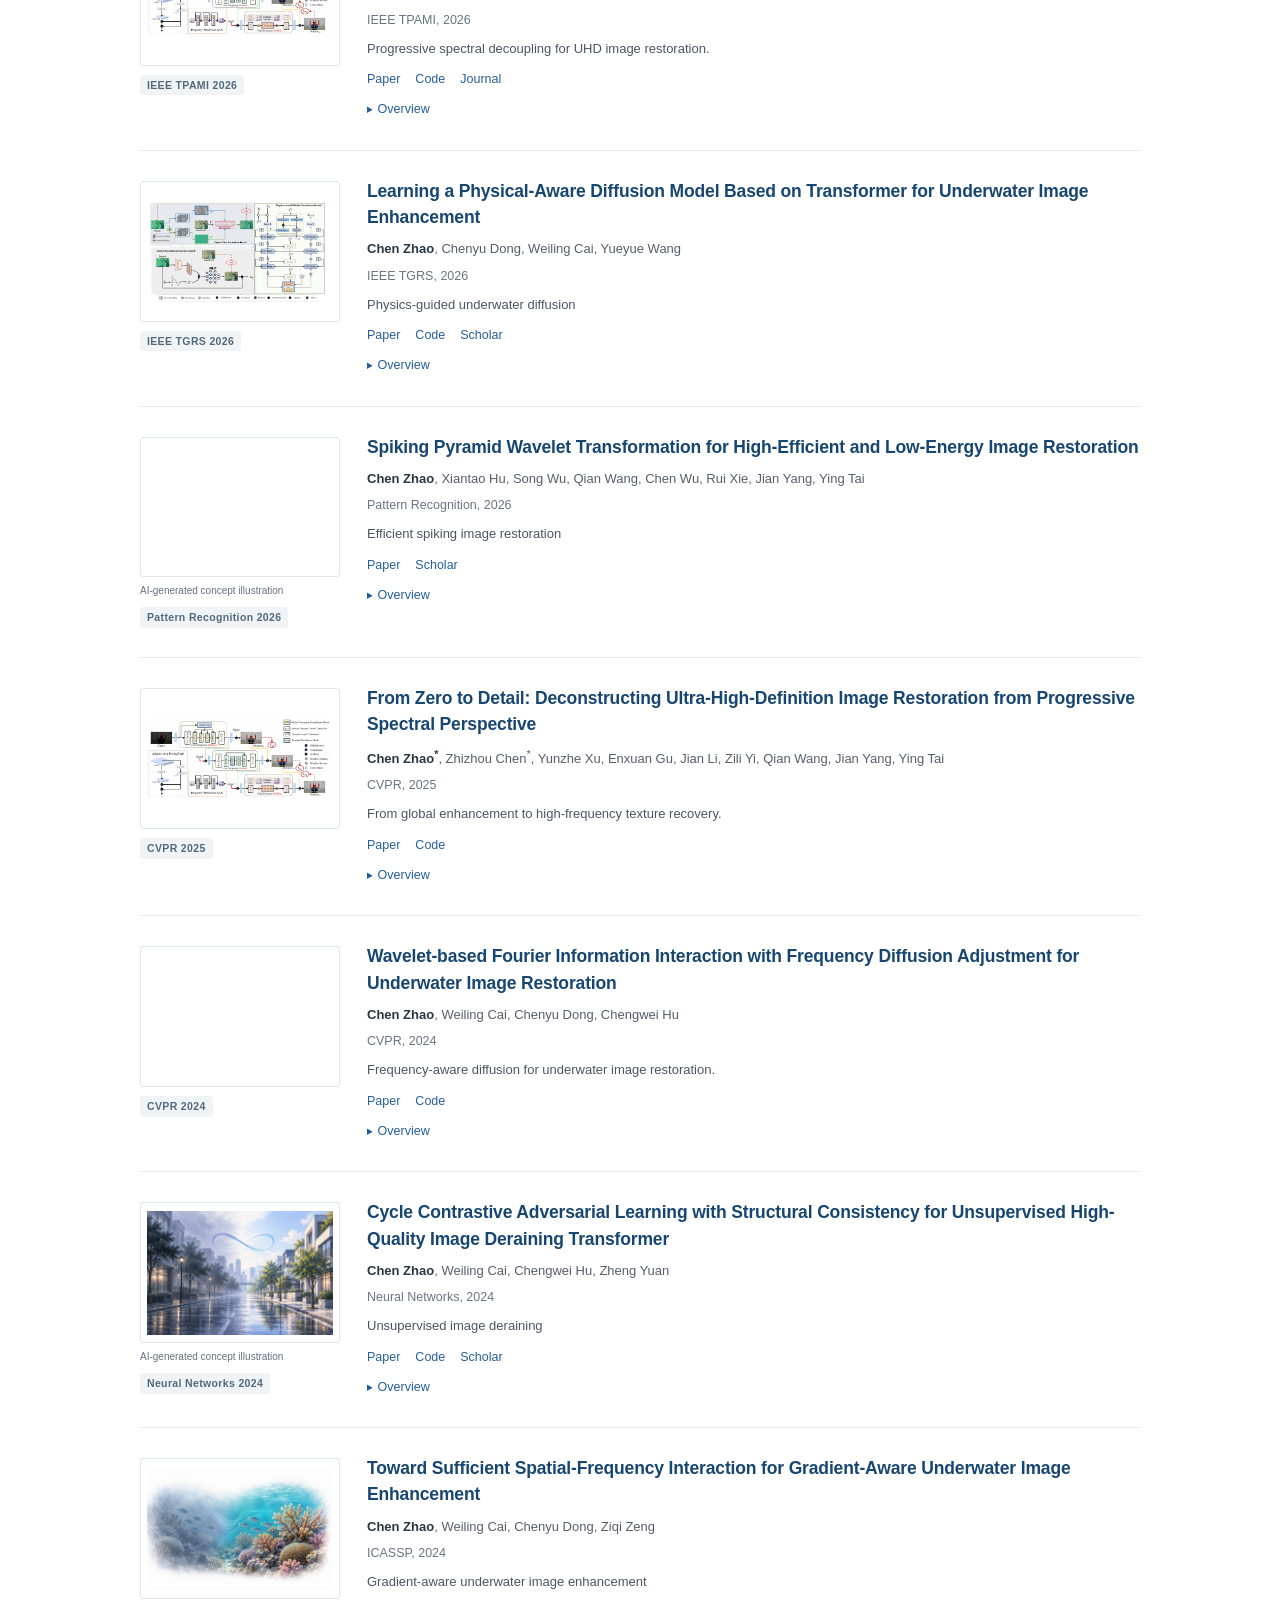
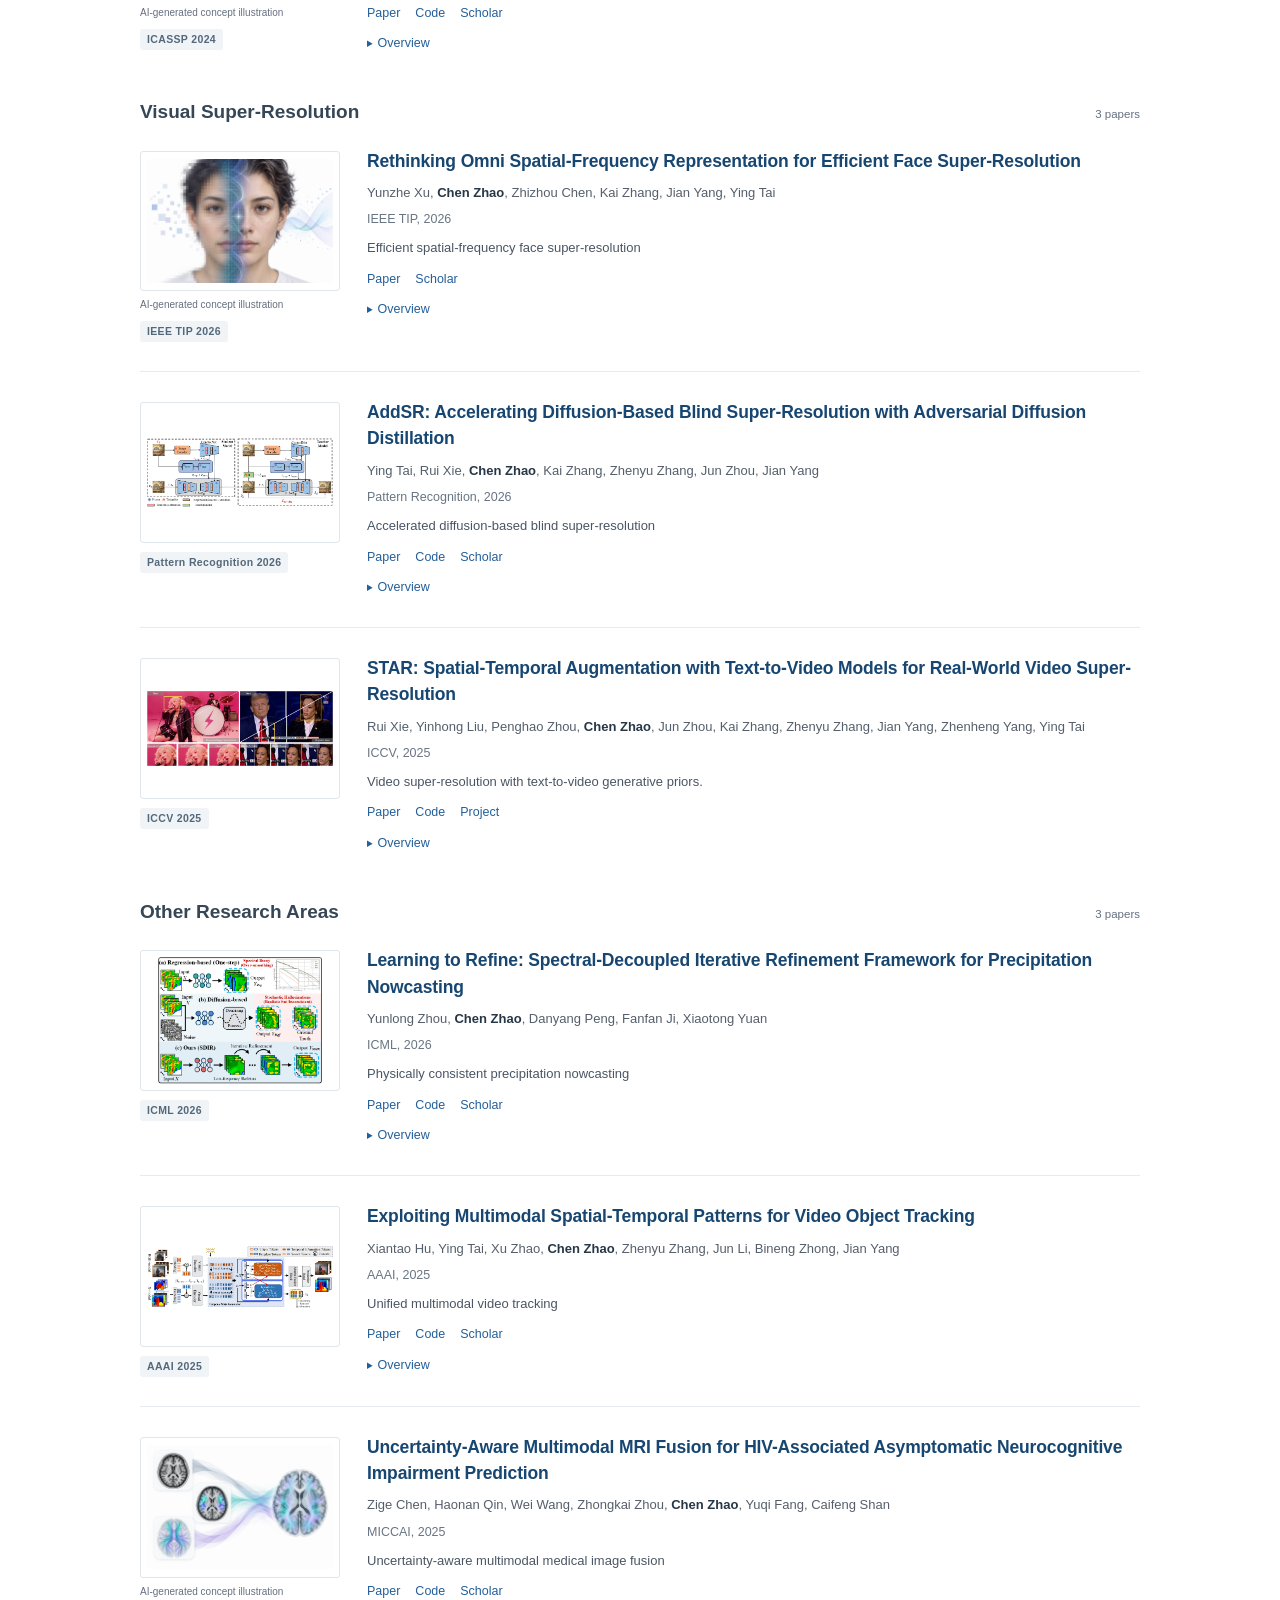
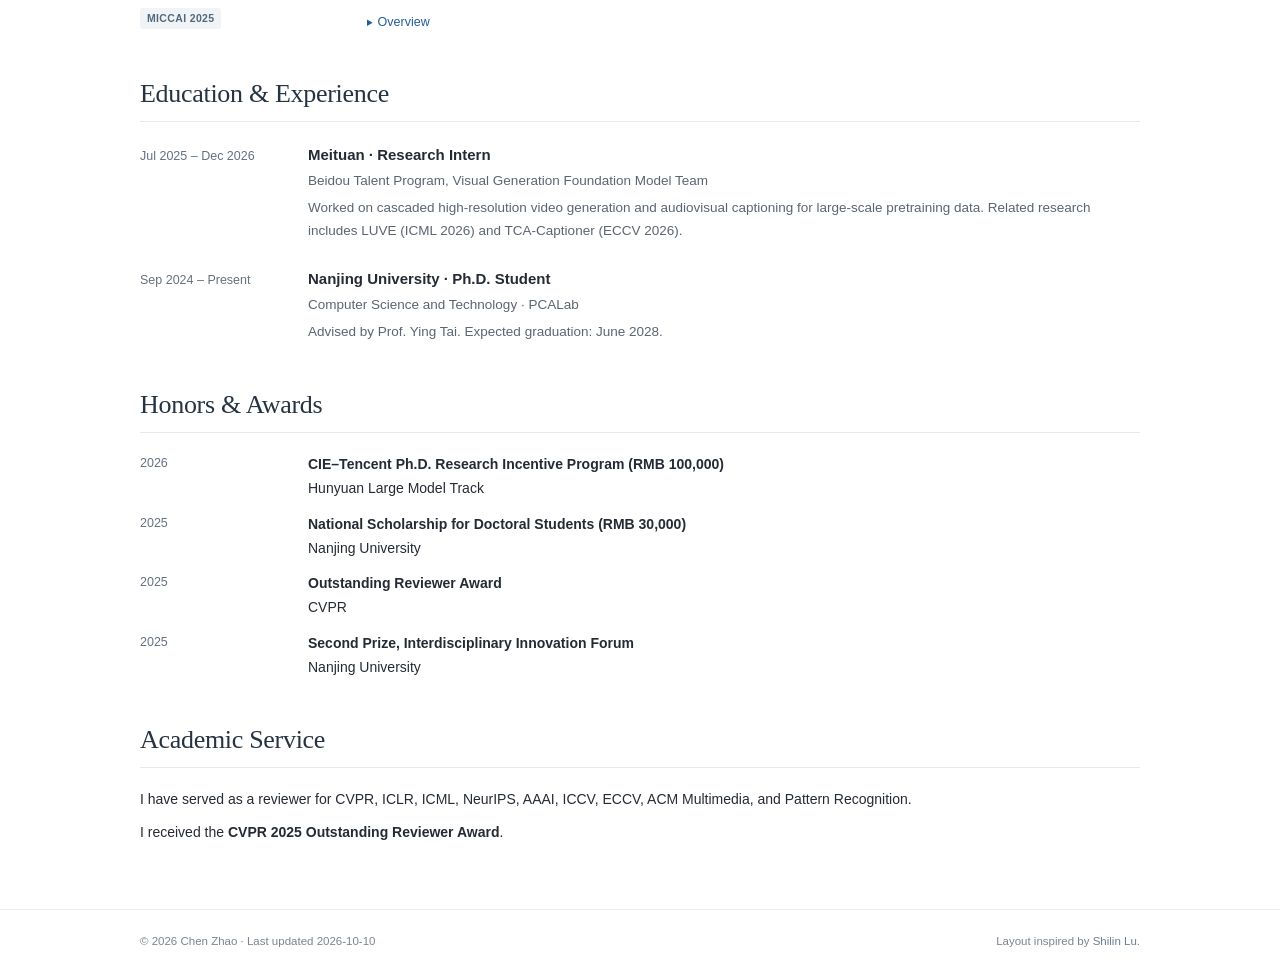
==== commit 6eef506d: "Publish SSRS and MSAV-Script-100K project page" ====
--- a/index.html
+++ b/index.html
@@ -46,7 +46,7 @@
 <div class="news-item"><time>May 2026</time><div>LUVE was accepted to ICML 2026, and our extended work on progressive spectral decoupling for UHD image restoration was accepted to IEEE TPAMI.</div></div>
 <div class="news-item"><time>Oct 2025</time><div>Received the National Scholarship for Doctoral Students at Nanjing University (RMB 30,000).</div></div>
 <div class="news-item"><time>Sep 2025</time><div>UltraHR-100K was accepted to NeurIPS 2025.</div></div></div></section>
-<section class="projects" id="projects" aria-labelledby="projects-title"><div class="section-heading"><h2 id="projects-title">Projects</h2></div><div class="project-list"><article class="project-entry"><div class="project-visual"><a class="project-figure" href="https://github.com/meituan-longcat/LongCat-Video" target="_blank" rel="noopener noreferrer"><img src="assets/longcat.png" alt="LongCat-Video examples of text-to-video, image-to-video, long video, and interactive generation" loading="lazy" decoding="async"></a><p class="project-image-credit"><a href="https://arxiv.org/html/2510.22200v2" target="_blank" rel="noopener noreferrer">LongCat-Video Team · Figure 1</a> · <a href="https://creativecommons.org/licenses/by/4.0/" target="_blank" rel="noopener noreferrer">CC BY 4.0</a></p></div><div class="project-content"><h3>LongCat-Video</h3><p class="project-affiliation">Meituan · Video Generation &amp; Multimodal Pretraining</p><p>LongCat-Video is Meituan&#x27;s unified foundation model for text-to-video, image-to-video, and video continuation.</p><p>During my research internship at Meituan, I contributed to high-resolution video generation with a two-stage cascaded framework and to audiovisual captioning for multimodal pretraining. This work connects efficient generative modeling with fine-grained understanding of video and audio, supporting coherent, high-quality video synthesis.</p><div class="pub-links"><a href="https://www.longcatai.net/" target="_blank" rel="noopener noreferrer">Website</a>
+<section class="projects" id="projects" aria-labelledby="projects-title"><div class="section-heading"><h2 id="projects-title">Projects</h2></div><div class="project-list"><article class="project-entry"><div class="project-visual"><a class="project-figure" href="msav-script/"><img src="msav-script/assets/social-preview.jpg" alt="Selected SSRS multi-shot audio-visual generation examples" loading="lazy" decoding="async"></a></div><div class="project-content"><h3><a href="msav-script/">SSRS · MSAV-Script-100K</a></h3><p class="project-affiliation">Nanjing University · Meituan · Multi-Shot Audio-Visual Generation</p><p>Structured Stateful Relational Scripts make persistent identities, evolving states, sound-source bindings, and cross-shot event continuity explicit. MSAV-Script-100K provides 100,000 curated native multi-shot audio-visual clips with structured supervision.</p><div class="pub-links"><a href="msav-script/">Project Page</a><a href="msav-script/assets/paper.pdf" target="_blank" rel="noopener noreferrer">Paper</a><a href="https://huggingface.co/datasets/shenlehan/MSAV-Script-100K" target="_blank" rel="noopener noreferrer">Dataset</a></div></div></article><article class="project-entry"><div class="project-visual"><a class="project-figure" href="https://github.com/meituan-longcat/LongCat-Video" target="_blank" rel="noopener noreferrer"><img src="assets/longcat.png" alt="LongCat-Video examples of text-to-video, image-to-video, long video, and interactive generation" loading="lazy" decoding="async"></a><p class="project-image-credit"><a href="https://arxiv.org/html/2510.22200v2" target="_blank" rel="noopener noreferrer">LongCat-Video Team · Figure 1</a> · <a href="https://creativecommons.org/licenses/by/4.0/" target="_blank" rel="noopener noreferrer">CC BY 4.0</a></p></div><div class="project-content"><h3>LongCat-Video</h3><p class="project-affiliation">Meituan · Video Generation &amp; Multimodal Pretraining</p><p>LongCat-Video is Meituan&#x27;s unified foundation model for text-to-video, image-to-video, and video continuation.</p><p>During my research internship at Meituan, I contributed to high-resolution video generation with a two-stage cascaded framework and to audiovisual captioning for multimodal pretraining. This work connects efficient generative modeling with fine-grained understanding of video and audio, supporting coherent, high-quality video synthesis.</p><div class="pub-links"><a href="https://www.longcatai.net/" target="_blank" rel="noopener noreferrer">Website</a>
 <a href="https://github.com/meituan-longcat/LongCat-Video" target="_blank" rel="noopener noreferrer">GitHub</a>
 <a href="https://meituan-longcat.github.io/LongCat-Video/" target="_blank" rel="noopener noreferrer">Project Page</a></div></div></article></div></section>
 <section class="publications" id="publications" aria-labelledby="publications-title">
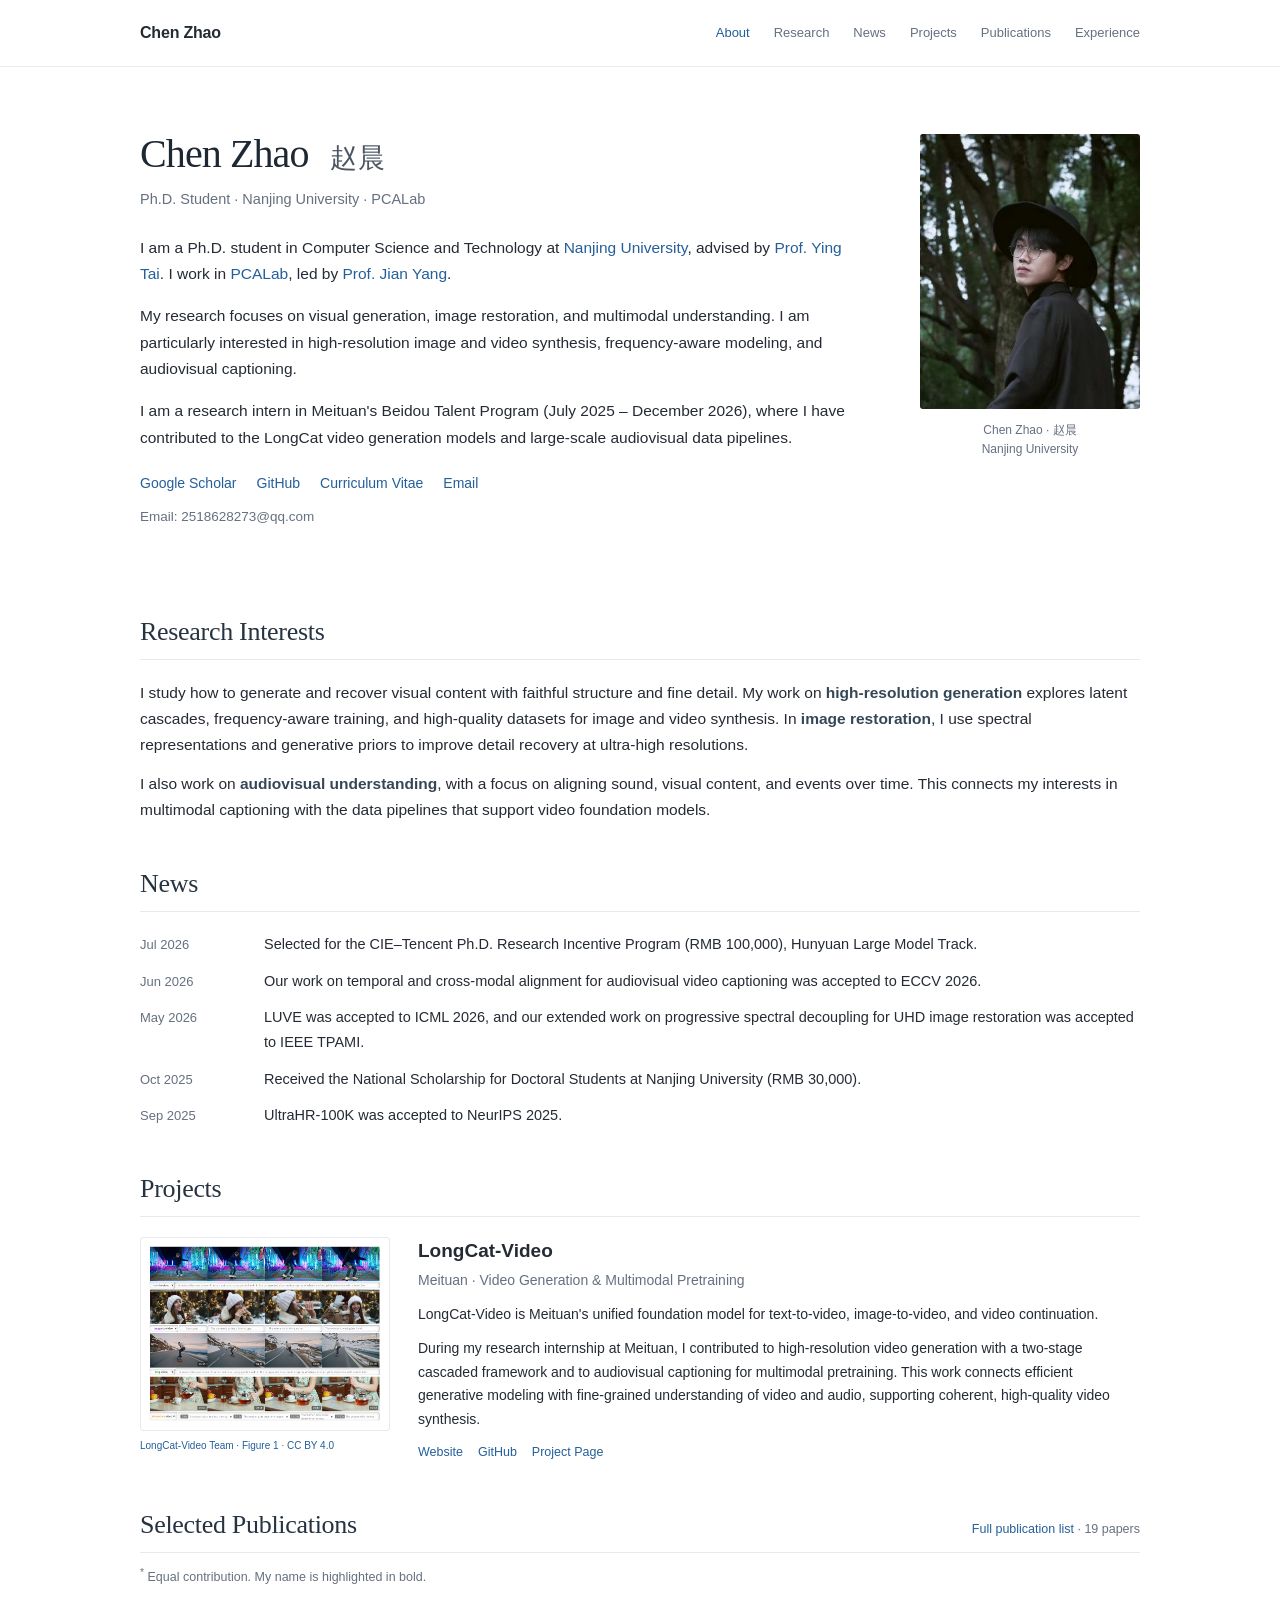
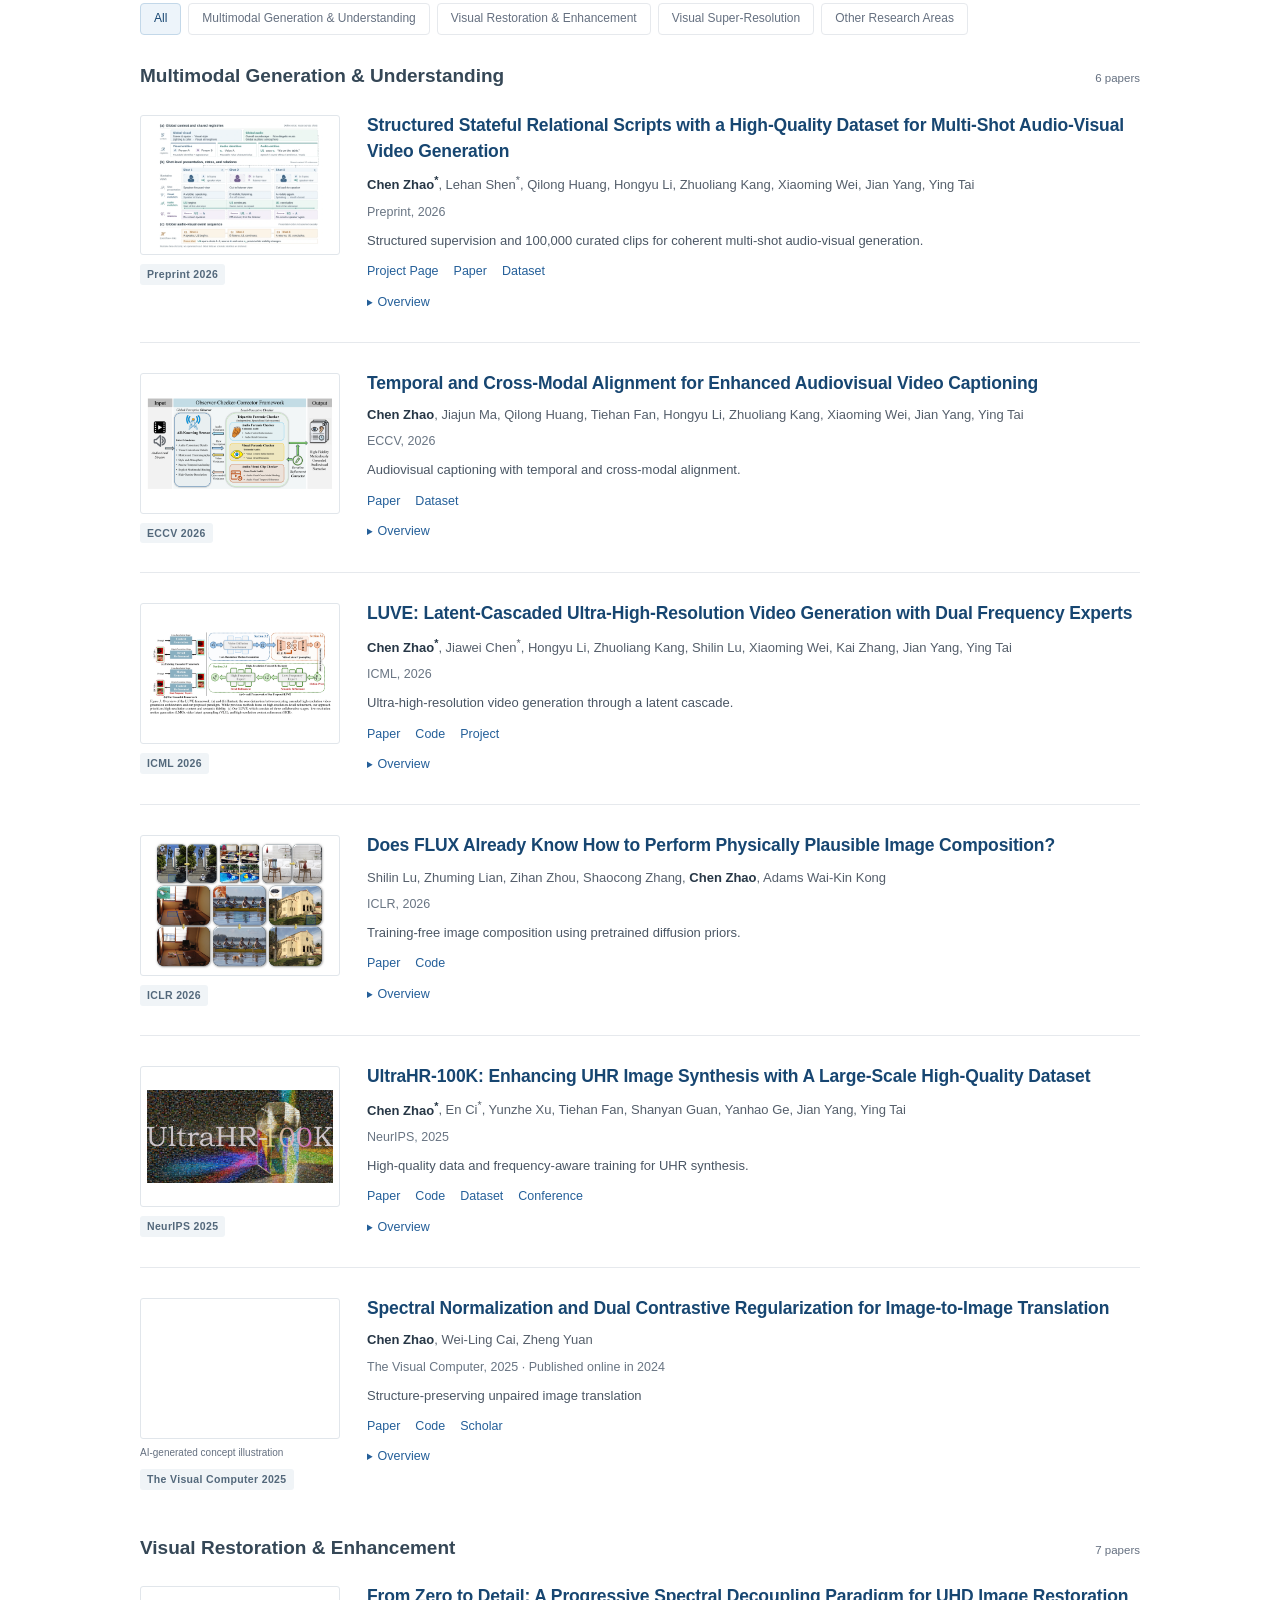
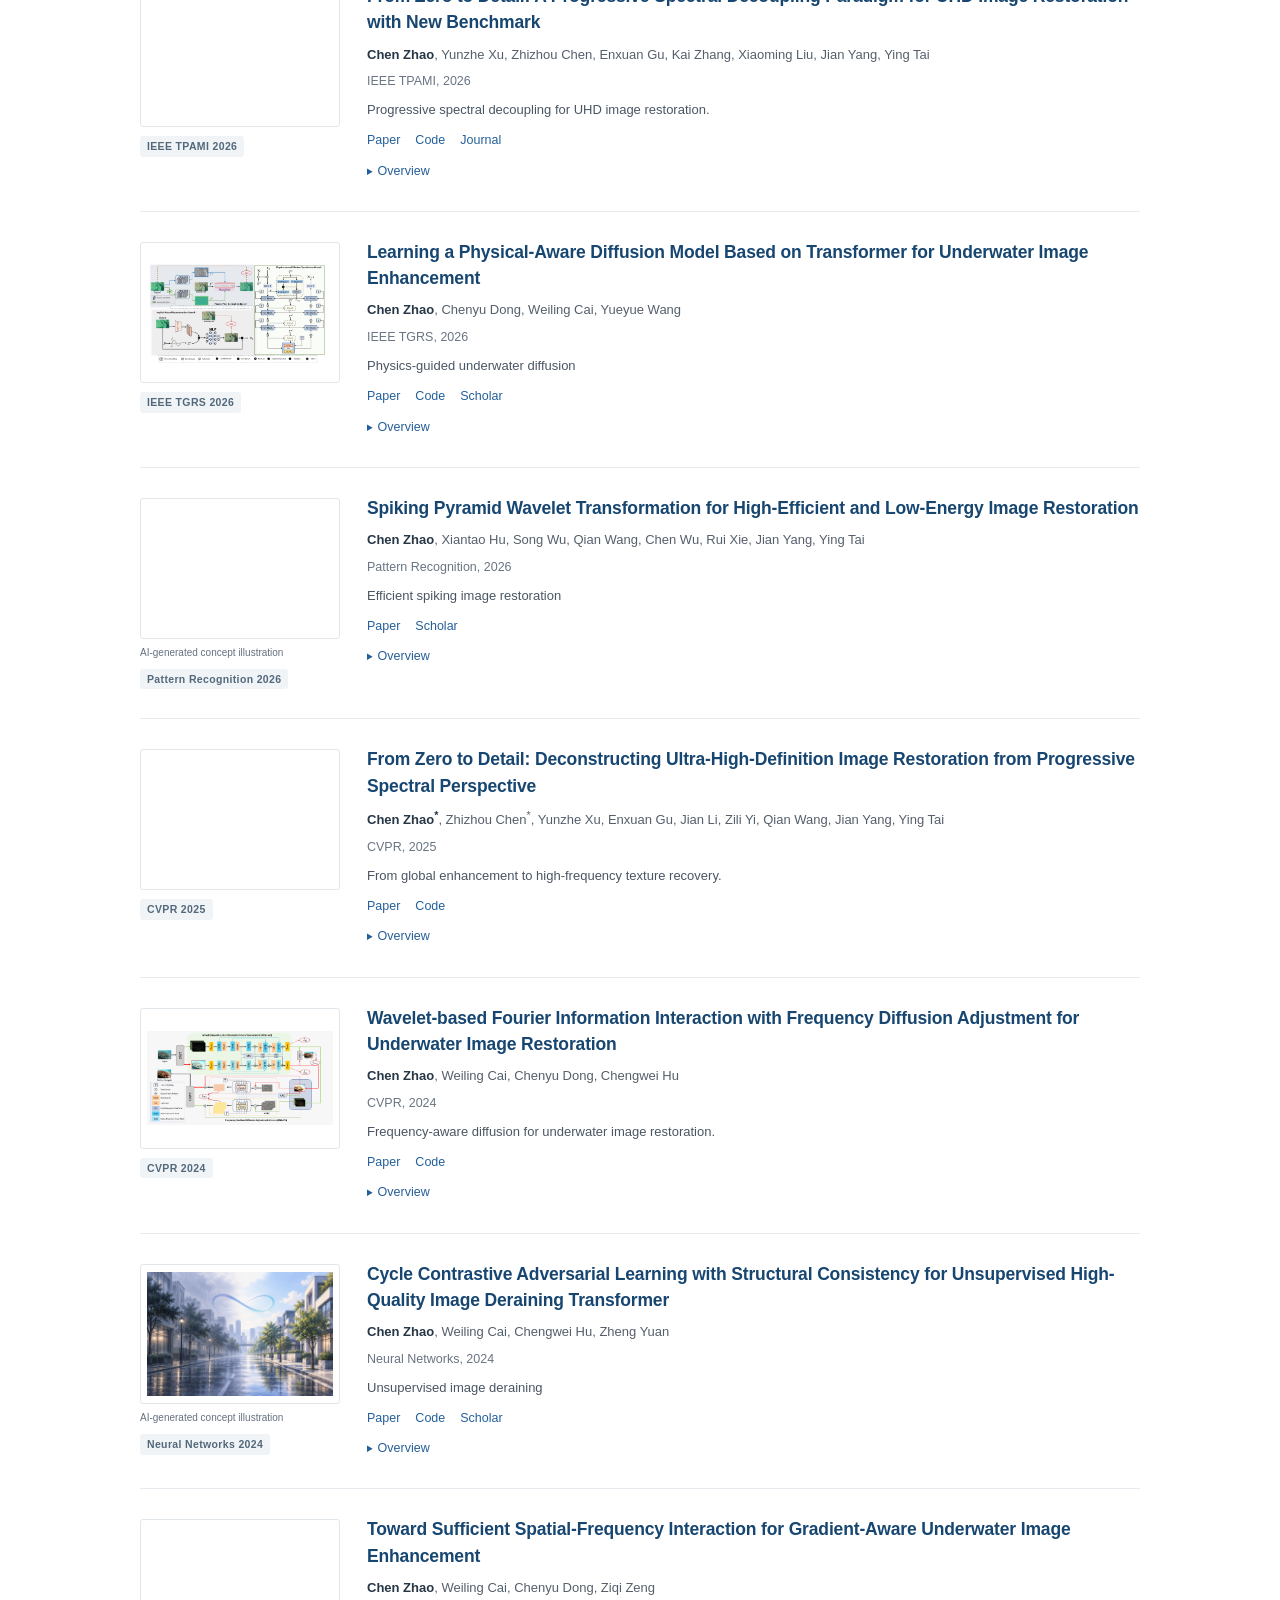
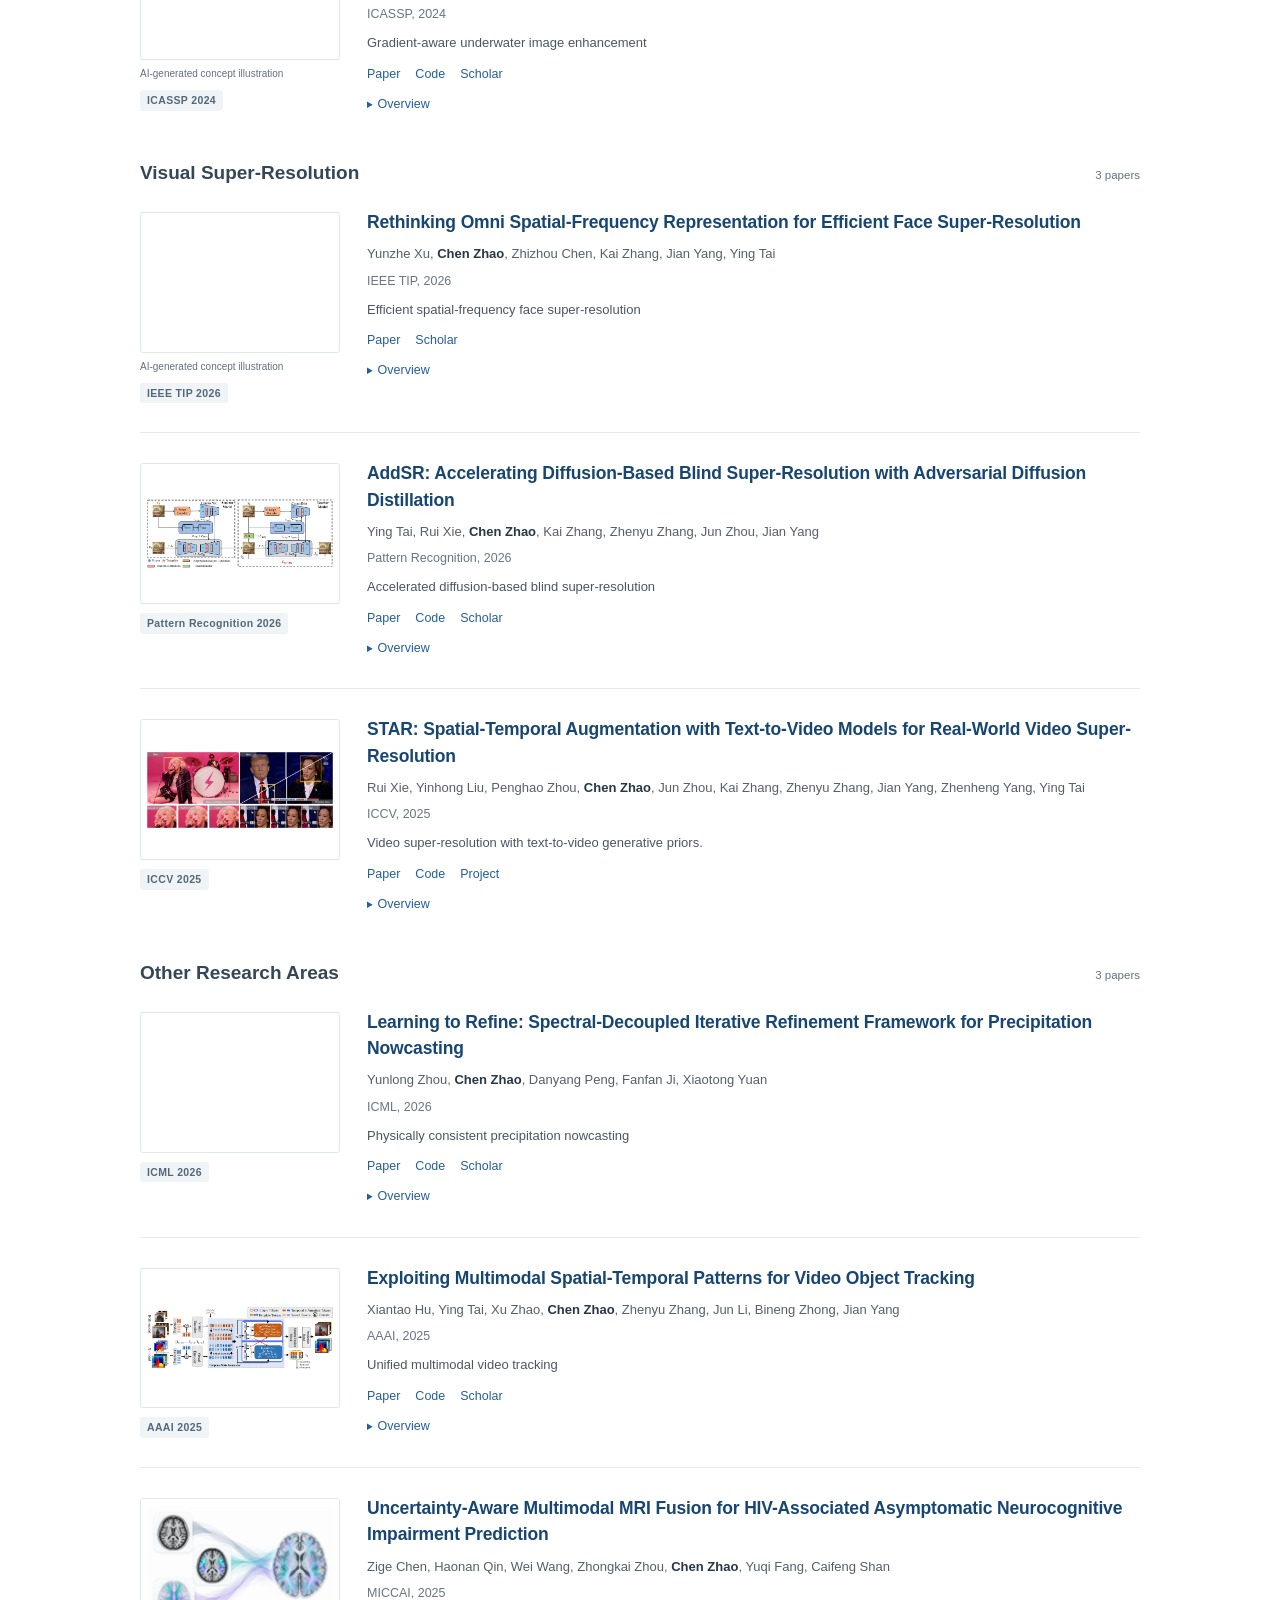
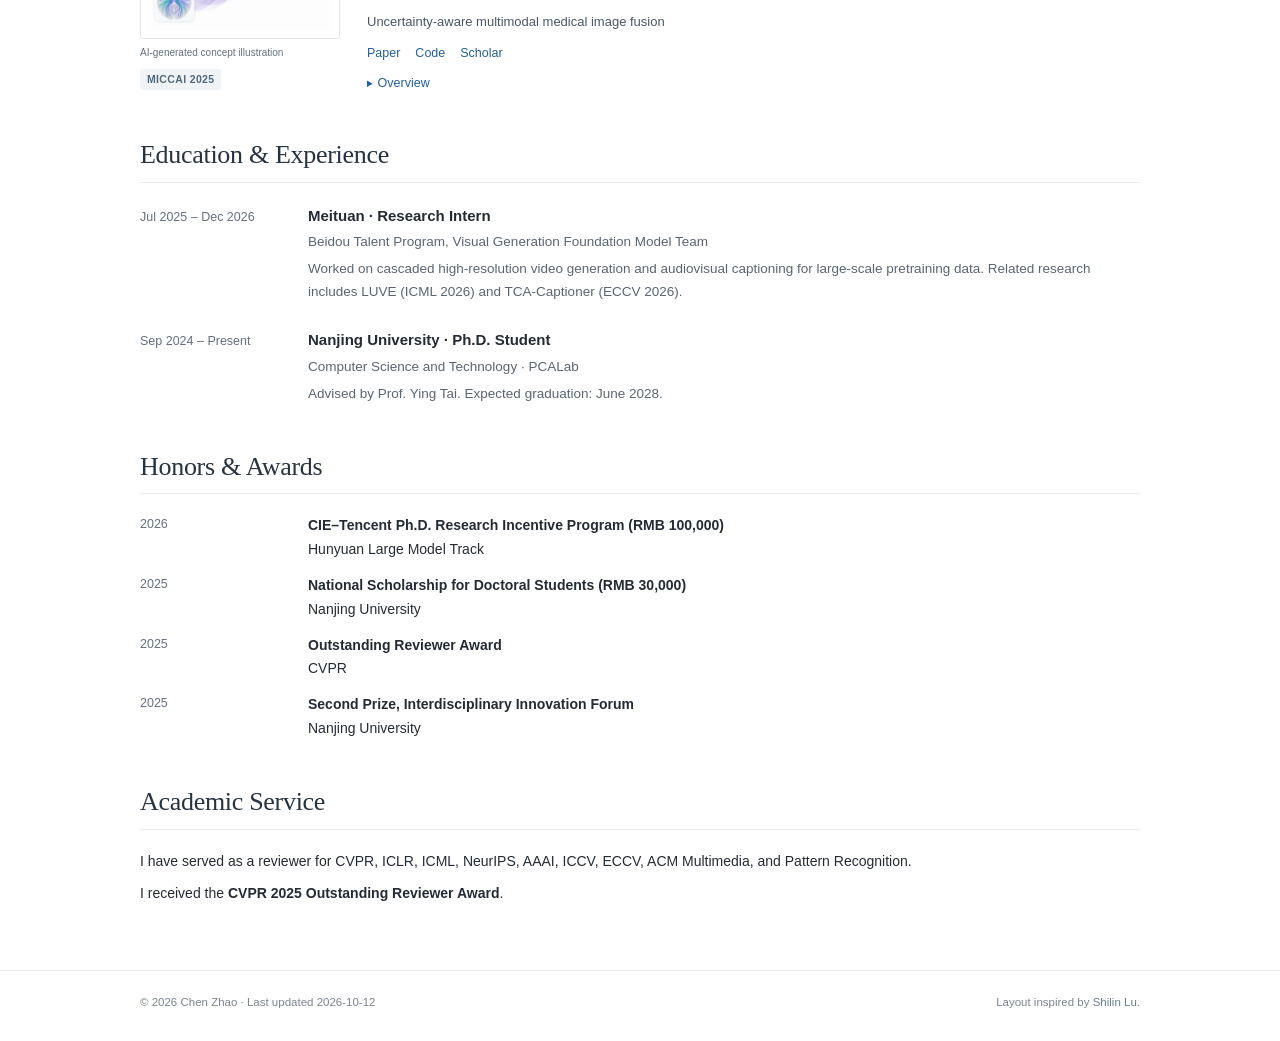
==== commit a62710b8: "Move SSRS project into multimodal publications" ====
--- a/index.html
+++ b/index.html
@@ -46,16 +46,28 @@
 <div class="news-item"><time>May 2026</time><div>LUVE was accepted to ICML 2026, and our extended work on progressive spectral decoupling for UHD image restoration was accepted to IEEE TPAMI.</div></div>
 <div class="news-item"><time>Oct 2025</time><div>Received the National Scholarship for Doctoral Students at Nanjing University (RMB 30,000).</div></div>
 <div class="news-item"><time>Sep 2025</time><div>UltraHR-100K was accepted to NeurIPS 2025.</div></div></div></section>
-<section class="projects" id="projects" aria-labelledby="projects-title"><div class="section-heading"><h2 id="projects-title">Projects</h2></div><div class="project-list"><article class="project-entry"><div class="project-visual"><a class="project-figure" href="msav-script/"><img src="msav-script/assets/social-preview.jpg" alt="Selected SSRS multi-shot audio-visual generation examples" loading="lazy" decoding="async"></a></div><div class="project-content"><h3><a href="msav-script/">SSRS · MSAV-Script-100K</a></h3><p class="project-affiliation">Nanjing University · Meituan · Multi-Shot Audio-Visual Generation</p><p>Structured Stateful Relational Scripts make persistent identities, evolving states, sound-source bindings, and cross-shot event continuity explicit. MSAV-Script-100K provides 100,000 curated native multi-shot audio-visual clips with structured supervision.</p><div class="pub-links"><a href="msav-script/">Project Page</a><a href="msav-script/assets/paper.pdf" target="_blank" rel="noopener noreferrer">Paper</a><a href="https://huggingface.co/datasets/shenlehan/MSAV-Script-100K" target="_blank" rel="noopener noreferrer">Dataset</a></div></div></article><article class="project-entry"><div class="project-visual"><a class="project-figure" href="https://github.com/meituan-longcat/LongCat-Video" target="_blank" rel="noopener noreferrer"><img src="assets/longcat.png" alt="LongCat-Video examples of text-to-video, image-to-video, long video, and interactive generation" loading="lazy" decoding="async"></a><p class="project-image-credit"><a href="https://arxiv.org/html/2510.22200v2" target="_blank" rel="noopener noreferrer">LongCat-Video Team · Figure 1</a> · <a href="https://creativecommons.org/licenses/by/4.0/" target="_blank" rel="noopener noreferrer">CC BY 4.0</a></p></div><div class="project-content"><h3>LongCat-Video</h3><p class="project-affiliation">Meituan · Video Generation &amp; Multimodal Pretraining</p><p>LongCat-Video is Meituan&#x27;s unified foundation model for text-to-video, image-to-video, and video continuation.</p><p>During my research internship at Meituan, I contributed to high-resolution video generation with a two-stage cascaded framework and to audiovisual captioning for multimodal pretraining. This work connects efficient generative modeling with fine-grained understanding of video and audio, supporting coherent, high-quality video synthesis.</p><div class="pub-links"><a href="https://www.longcatai.net/" target="_blank" rel="noopener noreferrer">Website</a>
+<section class="projects" id="projects" aria-labelledby="projects-title"><div class="section-heading"><h2 id="projects-title">Projects</h2></div><div class="project-list"><article class="project-entry"><div class="project-visual"><a class="project-figure" href="https://github.com/meituan-longcat/LongCat-Video" target="_blank" rel="noopener noreferrer"><img src="assets/longcat.png" alt="LongCat-Video examples of text-to-video, image-to-video, long video, and interactive generation" loading="lazy" decoding="async"></a><p class="project-image-credit"><a href="https://arxiv.org/html/2510.22200v2" target="_blank" rel="noopener noreferrer">LongCat-Video Team · Figure 1</a> · <a href="https://creativecommons.org/licenses/by/4.0/" target="_blank" rel="noopener noreferrer">CC BY 4.0</a></p></div><div class="project-content"><h3>LongCat-Video</h3><p class="project-affiliation">Meituan · Video Generation &amp; Multimodal Pretraining</p><p>LongCat-Video is Meituan&#x27;s unified foundation model for text-to-video, image-to-video, and video continuation.</p><p>During my research internship at Meituan, I contributed to high-resolution video generation with a two-stage cascaded framework and to audiovisual captioning for multimodal pretraining. This work connects efficient generative modeling with fine-grained understanding of video and audio, supporting coherent, high-quality video synthesis.</p><div class="pub-links"><a href="https://www.longcatai.net/" target="_blank" rel="noopener noreferrer">Website</a>
 <a href="https://github.com/meituan-longcat/LongCat-Video" target="_blank" rel="noopener noreferrer">GitHub</a>
 <a href="https://meituan-longcat.github.io/LongCat-Video/" target="_blank" rel="noopener noreferrer">Project Page</a></div></div></article></div></section>
 <section class="publications" id="publications" aria-labelledby="publications-title">
-<div class="section-heading"><h2 id="publications-title">Selected Publications</h2><p class="section-meta"><a href="https://scholar.google.com/citations?hl=en&amp;user=Uhp3JKgAAAAJ" target="_blank" rel="noopener noreferrer">Full publication list</a> · <span id="publication-count" aria-live="polite">18 papers</span></p></div>
+<div class="section-heading"><h2 id="publications-title">Selected Publications</h2><p class="section-meta"><a href="https://scholar.google.com/citations?hl=en&amp;user=Uhp3JKgAAAAJ" target="_blank" rel="noopener noreferrer">Full publication list</a> · <span id="publication-count" aria-live="polite">19 papers</span></p></div>
 <p class="section-meta authorship-note"><sup>*</sup> Equal contribution. My name is highlighted in bold.</p>
 <div class="filter-bar" role="group" aria-label="Filter publications by research area">
 <button class="filter-button" data-filter="all" aria-pressed="true">All</button>
 <button class="filter-button" data-filter="multimodal" aria-pressed="false">Multimodal Generation &amp; Understanding</button><button class="filter-button" data-filter="restoration" aria-pressed="false">Visual Restoration &amp; Enhancement</button><button class="filter-button" data-filter="super-resolution" aria-pressed="false">Visual Super-Resolution</button><button class="filter-button" data-filter="other" aria-pressed="false">Other Research Areas</button></div>
-<div class="publication-groups"><div class="publication-group" data-category="multimodal" aria-labelledby="group-multimodal"><h3 class="publication-group-title" id="group-multimodal">Multimodal Generation &amp; Understanding<span class="group-count">5 papers</span></h3><div class="publication-list"><article class="publication" data-category="multimodal" id="paper-tca">
+<div class="publication-groups"><div class="publication-group" data-category="multimodal" aria-labelledby="group-multimodal"><h3 class="publication-group-title" id="group-multimodal">Multimodal Generation &amp; Understanding<span class="group-count">6 papers</span></h3><div class="publication-list"><article class="publication" data-category="multimodal" id="paper-ssrs">
+  <div class="pub-visual"><figure class="pub-figure"><a href="msav-script/assets/ssrs-overview.webp" target="_blank" rel="noopener noreferrer" aria-label="Open research overview for Structured Stateful Relational Scripts with a High-Quality Dataset for Multi-Shot Audio-Visual Video Generation"><img src="msav-script/assets/ssrs-overview.webp" alt="SSRS overview: persistent identities, shot-level states and relations, and a global audio-visual event sequence" loading="lazy" decoding="async"></a></figure><span class="venue-badge">Preprint 2026</span></div>
+  <div class="pub-content">
+    <h4><a href="msav-script/assets/paper.pdf" target="_blank" rel="noopener noreferrer">Structured Stateful Relational Scripts with a High-Quality Dataset for Multi-Shot Audio-Visual Video Generation</a></h4>
+    <p class="authors"><strong>Chen Zhao<sup>*</sup></strong>, Lehan Shen<sup>*</sup>, Qilong Huang, Hongyu Li, Zhuoliang Kang, Xiaoming Wei, Jian Yang, Ying Tai</p>
+    <p class="pub-venue">Preprint, 2026</p>
+    <p class="pub-summary">Structured supervision and 100,000 curated clips for coherent multi-shot audio-visual generation.</p>
+    <div class="pub-links"><a href="msav-script/">Project Page</a>
+<a href="msav-script/assets/paper.pdf" target="_blank" rel="noopener noreferrer">Paper</a>
+<a href="https://huggingface.co/datasets/shenlehan/MSAV-Script-100K" target="_blank" rel="noopener noreferrer">Dataset</a></div>
+    <details class="abstract"><summary>Overview</summary><div><p>Structured Stateful Relational Scripts make persistent identities, evolving states, sound-source bindings, and cross-shot event continuity explicit. MSAV-Script-100K provides 100,000 curated native multi-shot audio-visual clips with structured supervision. This work was carried out at Nanjing University and Meituan.</p></div></details>
+  </div>
+</article><article class="publication" data-category="multimodal" id="paper-tca">
   <div class="pub-visual"><figure class="pub-figure"><a href="assets/tca.png" target="_blank" rel="noopener noreferrer" aria-label="Open research overview for Temporal and Cross-Modal Alignment for Enhanced Audiovisual Video Captioning"><img src="assets/tca.png" alt="Research overview for Temporal and Cross-Modal Alignment for Enhanced Audiovisual Video Captioning" loading="lazy" decoding="async"></a></figure><span class="venue-badge">ECCV 2026</span></div>
   <div class="pub-content">
     <h4><a href="https://arxiv.org/abs/2607.01667" target="_blank" rel="noopener noreferrer">Temporal and Cross-Modal Alignment for Enhanced Audiovisual Video Captioning</a></h4>
@@ -289,5 +301,5 @@
 ACM Multimedia, and Pattern Recognition.</p>
 <p>I received the <strong>CVPR 2025 Outstanding Reviewer Award</strong>.</p></div></section>
 </main>
-<footer class="site-footer"><div class="footer-inner"><p>© 2026 Chen Zhao · Last updated 2026-10-10</p><p>Layout inspired by <a href="https://shilin-lu.github.io/" target="_blank" rel="noopener noreferrer">Shilin Lu</a>.</p></div></footer>
+<footer class="site-footer"><div class="footer-inner"><p>© 2026 Chen Zhao · Last updated 2026-10-12</p><p>Layout inspired by <a href="https://shilin-lu.github.io/" target="_blank" rel="noopener noreferrer">Shilin Lu</a>.</p></div></footer>
 </body></html>
